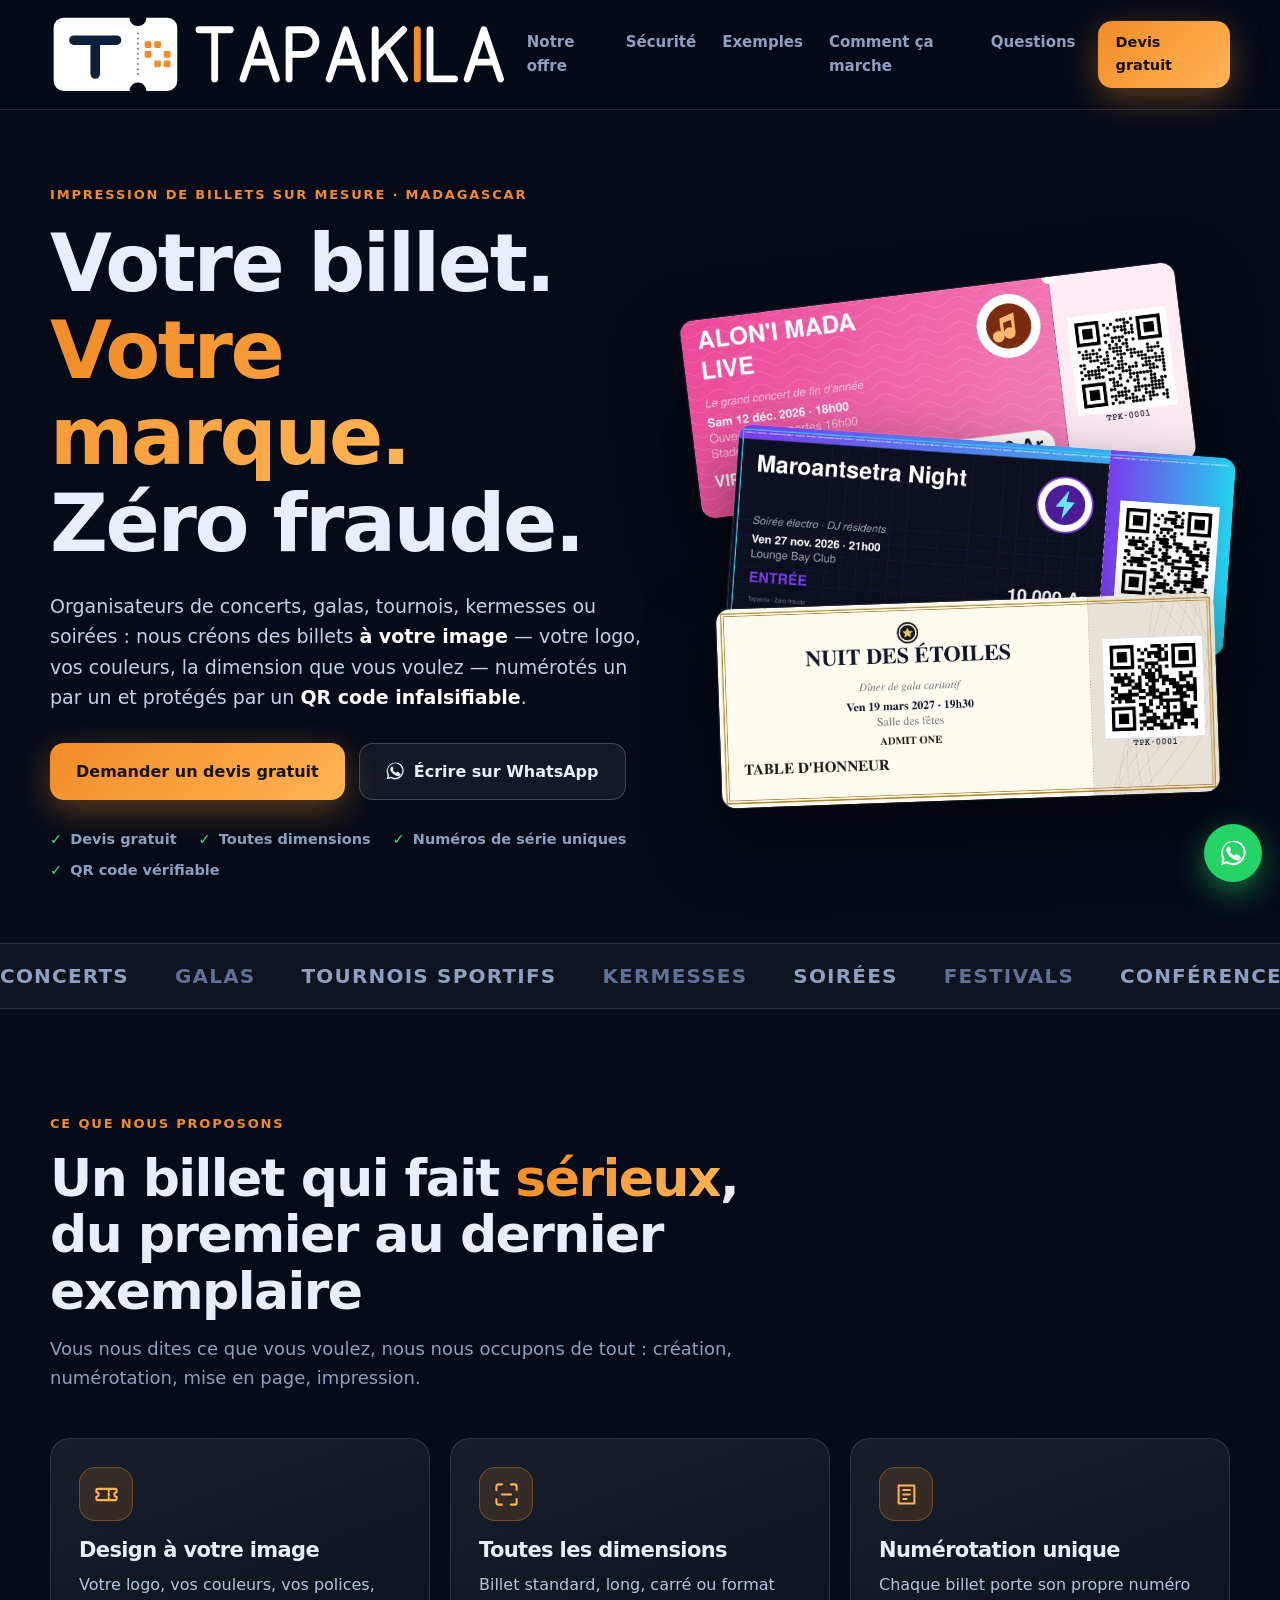
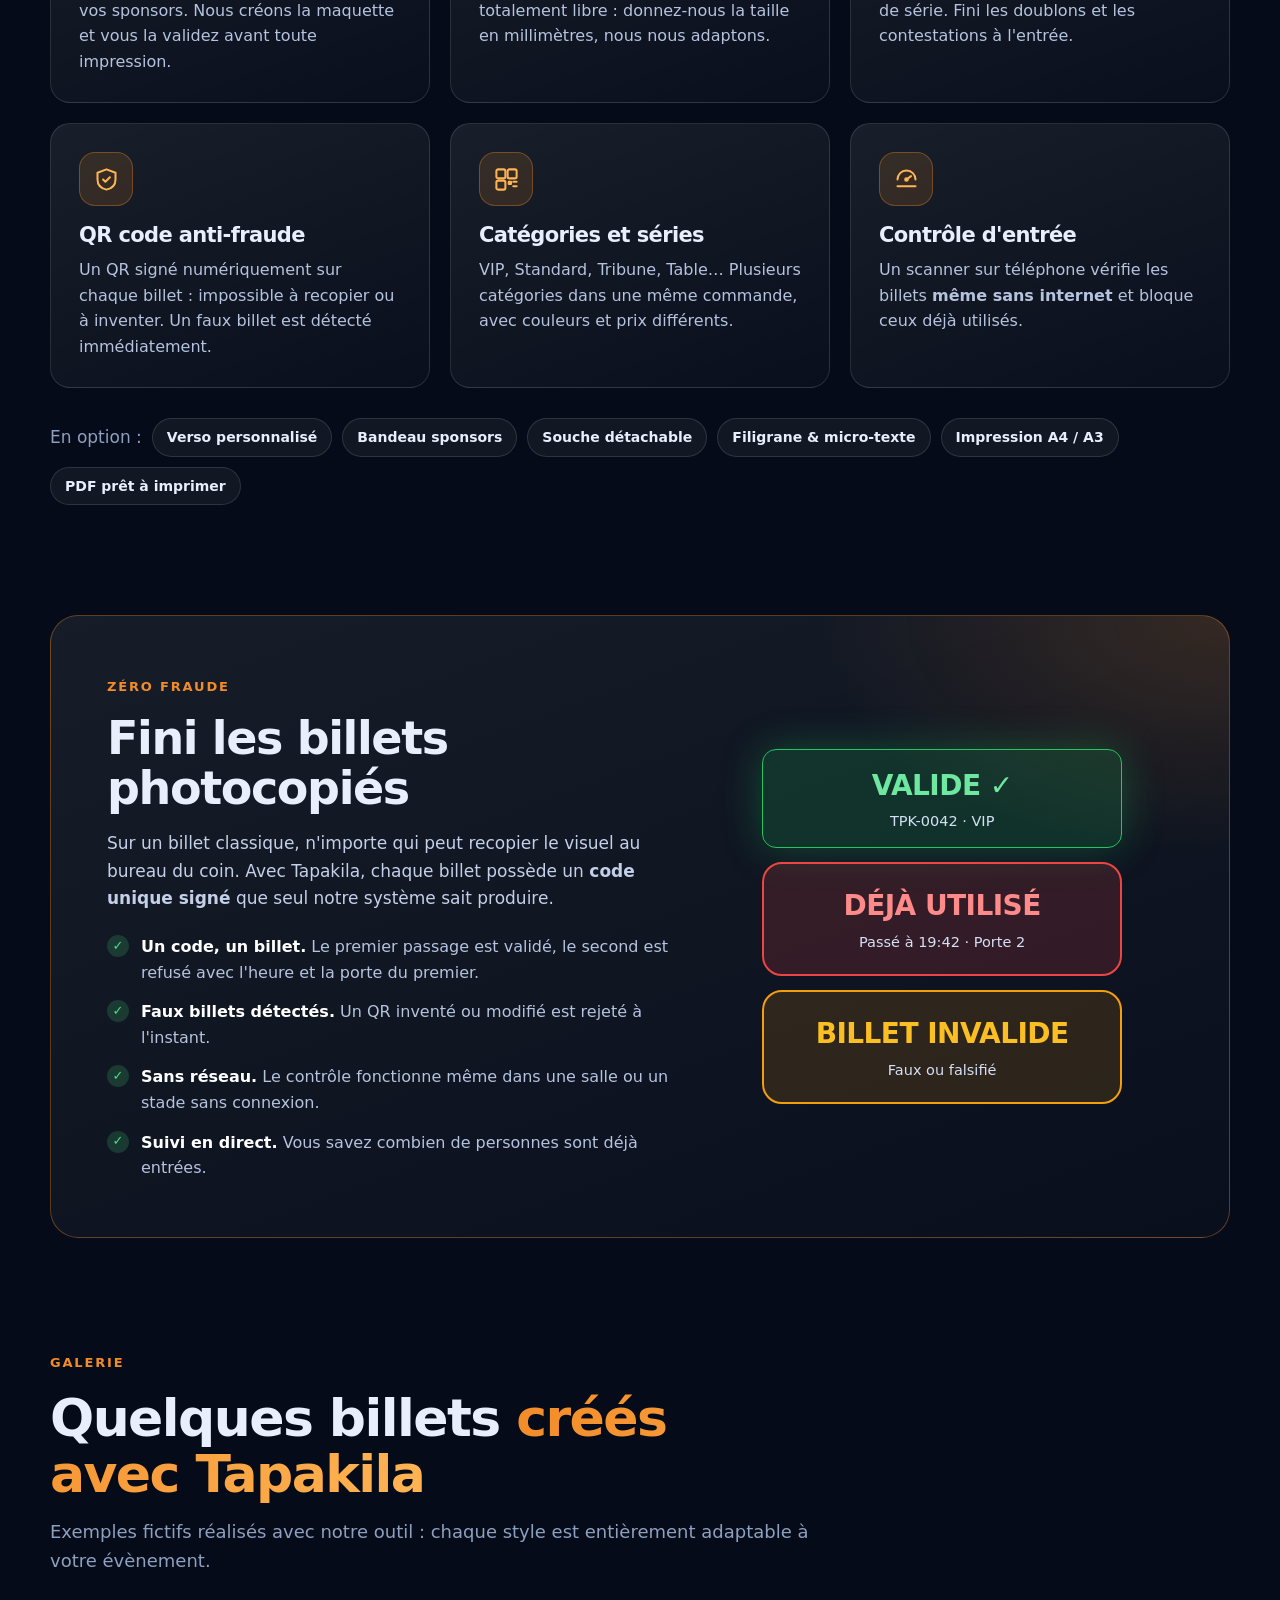
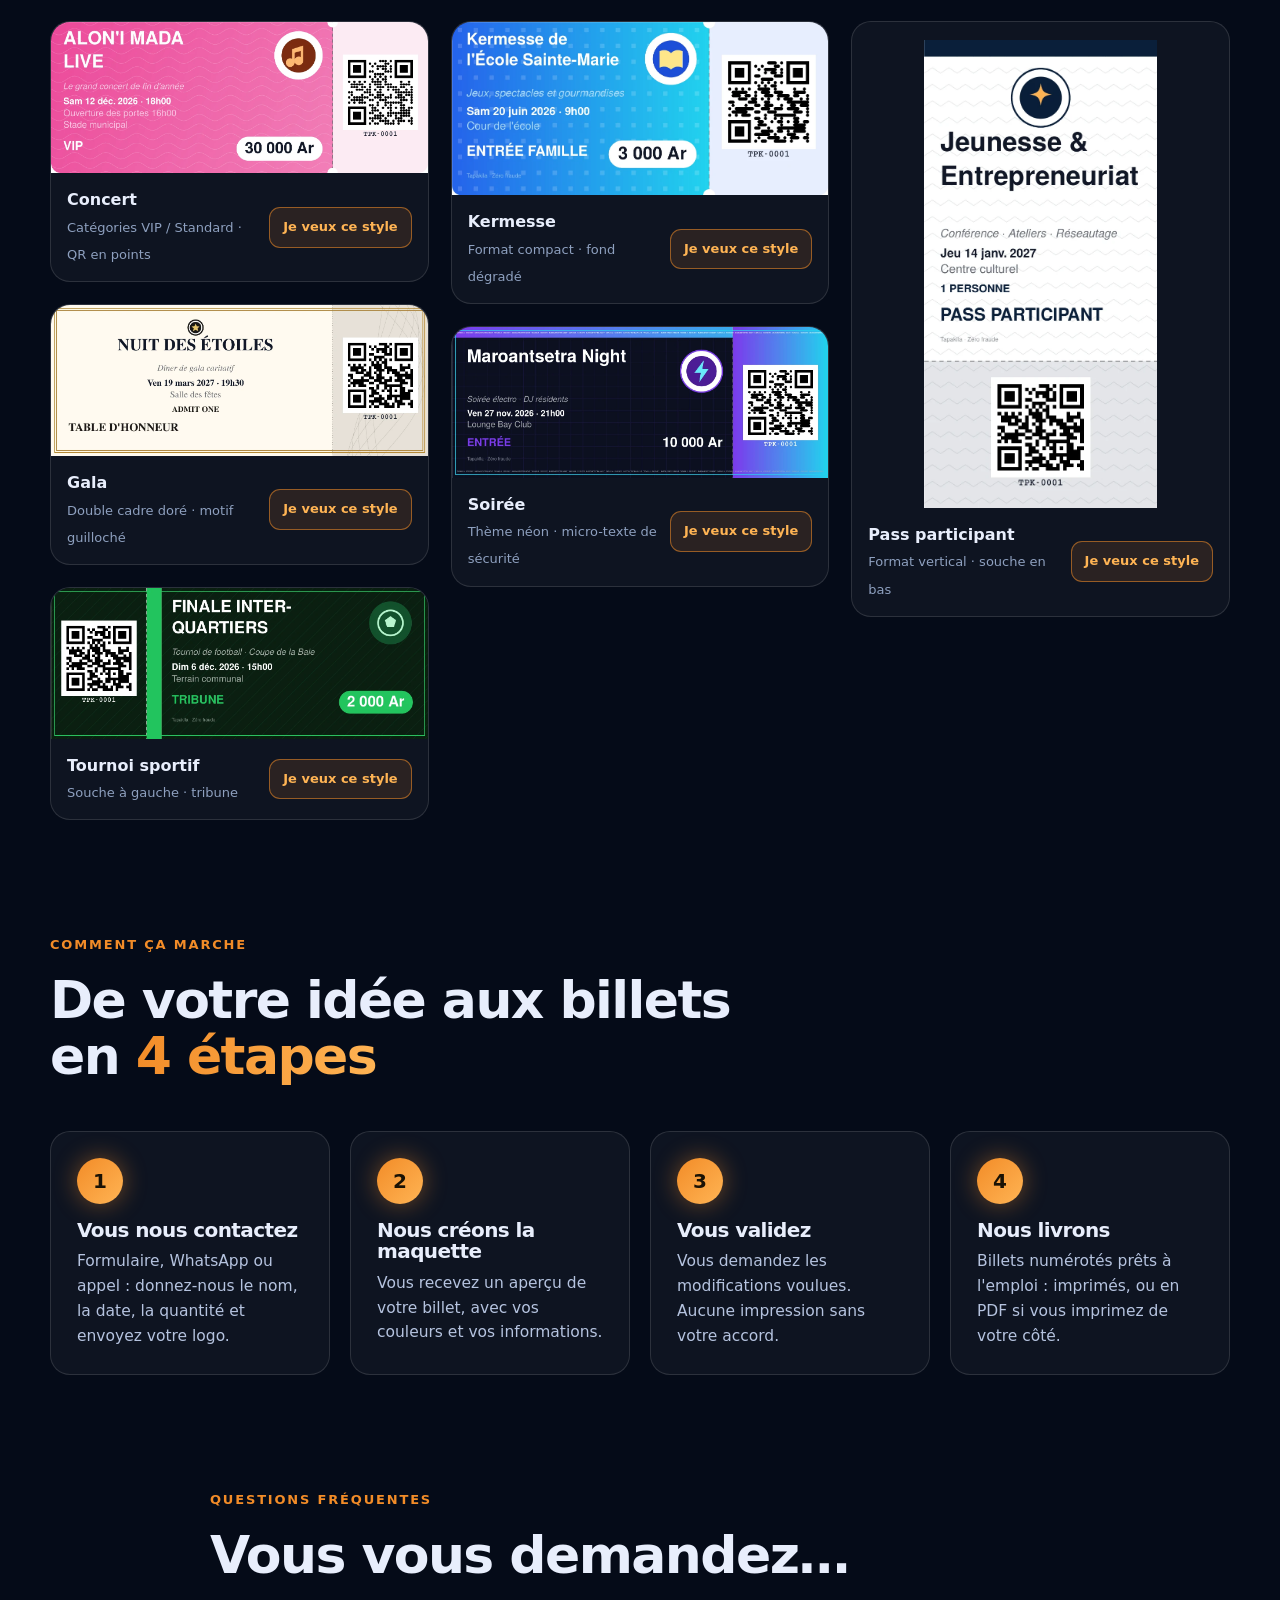
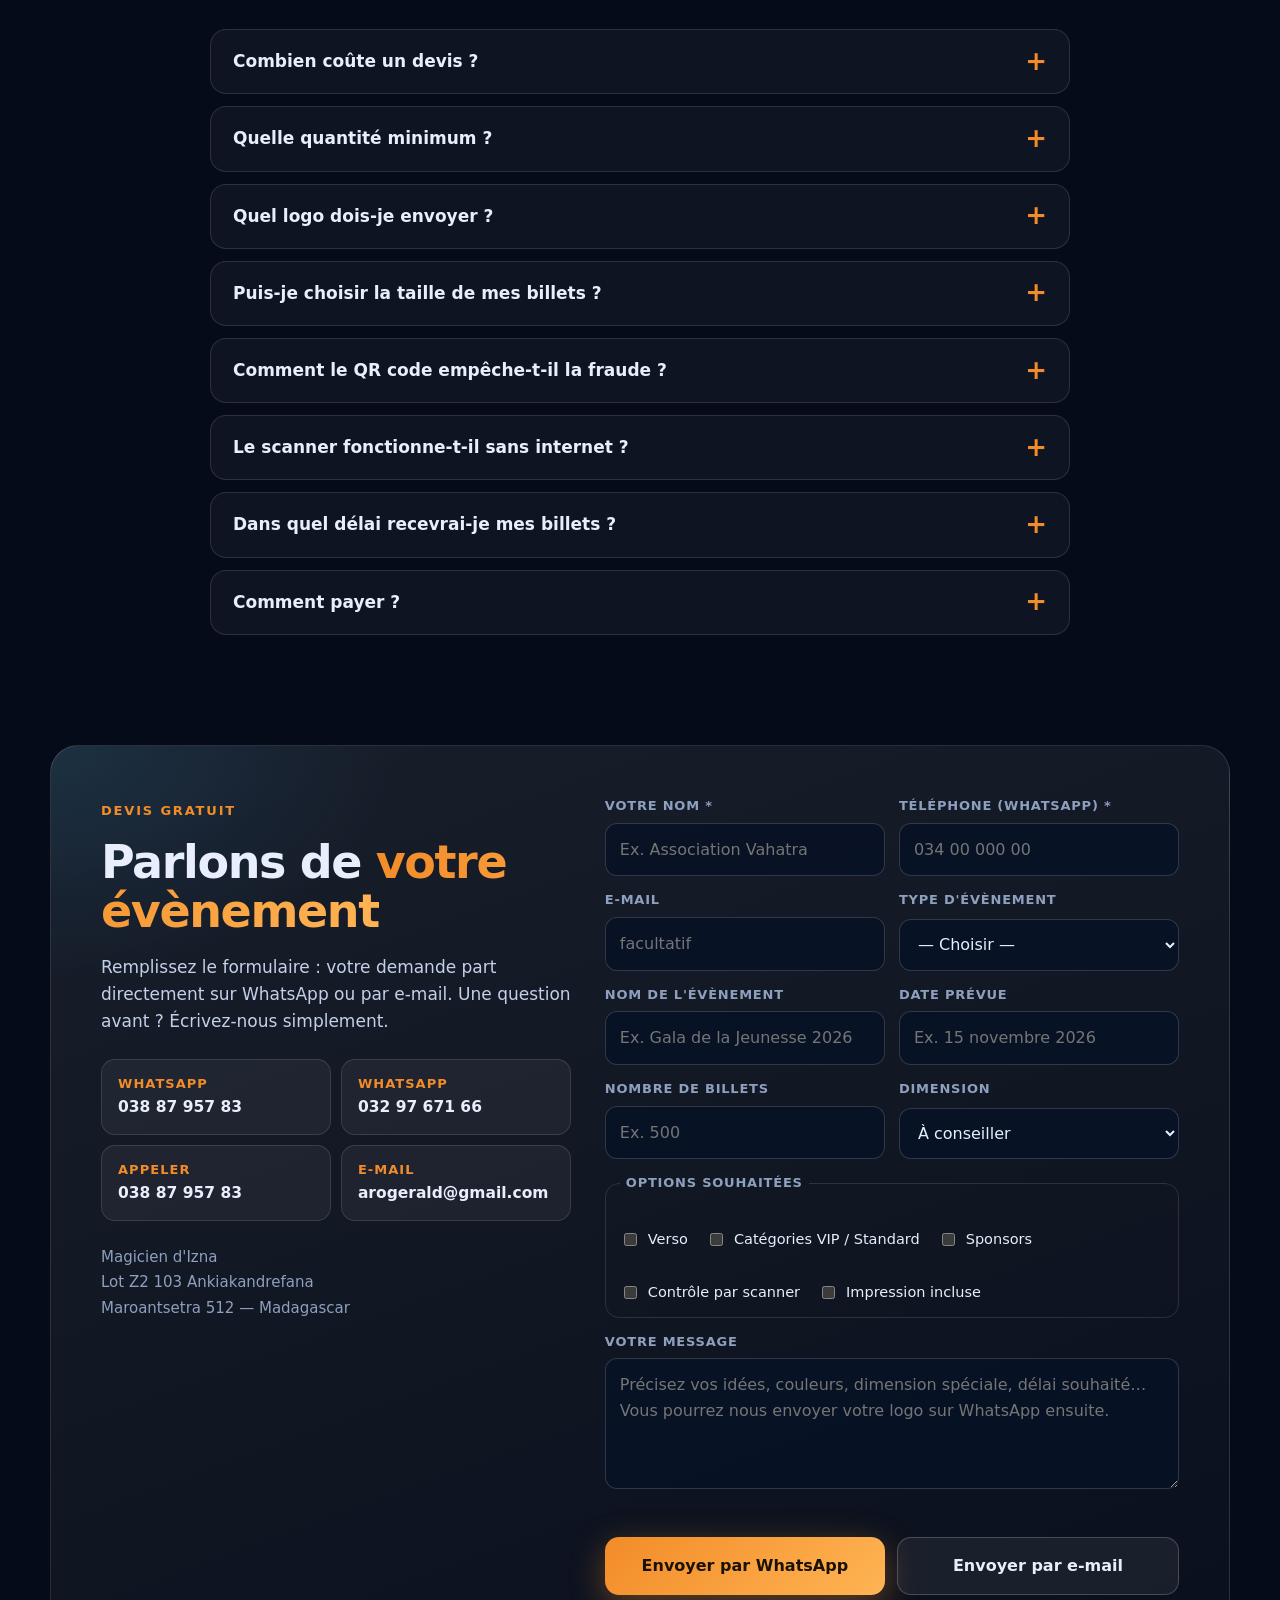
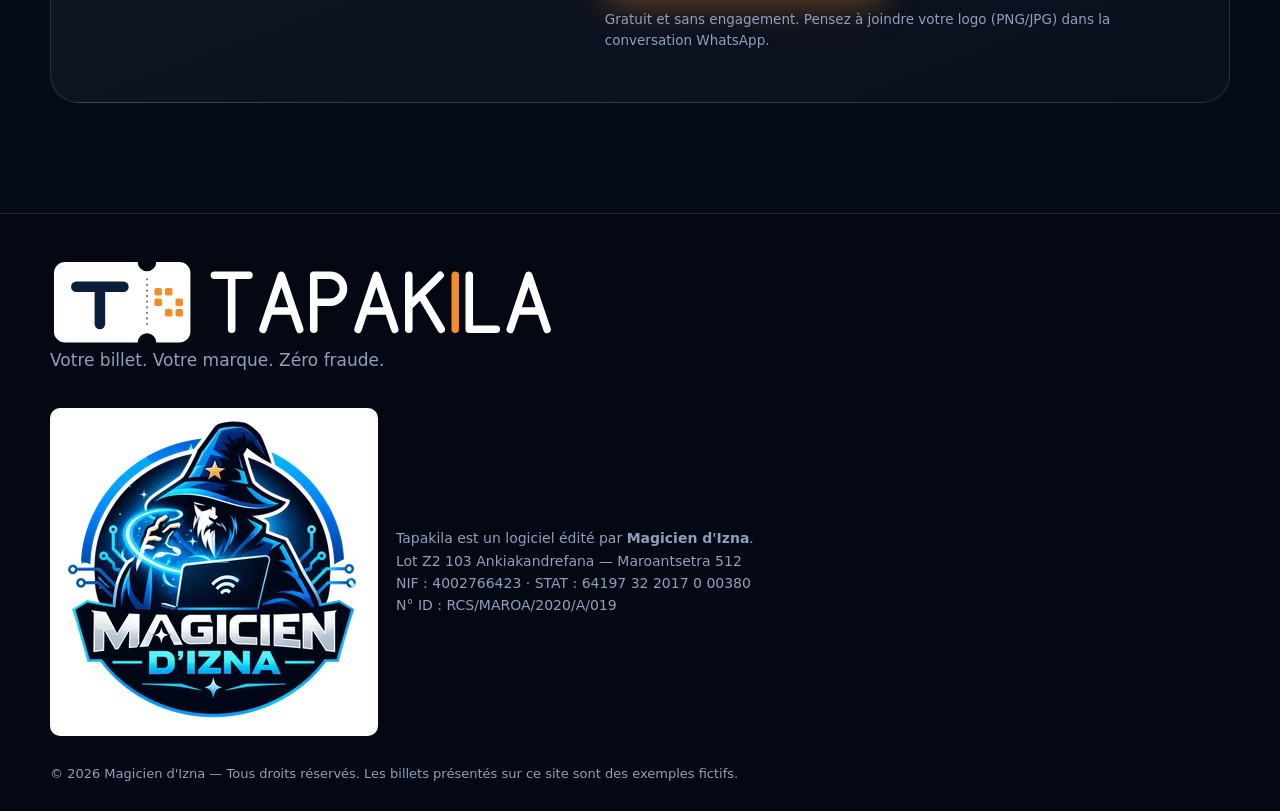
==== index.html @ 64f9587e "Site Tapakila" ====
<!doctype html>
<html lang="fr">
<head>
<meta charset="utf-8">
<meta name="viewport" content="width=device-width,initial-scale=1">
<title>Tapakila — Billets personnalisés avec QR anti-fraude | Magicien d'Izna</title>
<meta name="description" content="Tapakila crée vos billets d'évènement sur mesure : votre logo, vos couleurs, la dimension de votre choix, numéros de série et QR code anti-fraude. Devis gratuit — Maroantsetra, Madagascar.">
<meta name="theme-color" content="#050b18">
<meta property="og:type" content="website"><meta property="og:title" content="Tapakila — Votre billet. Votre marque. Zéro fraude.">
<meta property="og:description" content="Billets d'évènement personnalisés, numérotés, avec QR code sécurisé. Devis gratuit.">
<meta property="og:image" content="img/ex/concert.webp">
<link rel="icon" type="image/svg+xml" href="img/tapakila-icon.svg">
<link rel="stylesheet" href="css/site.css">
<script type="application/ld+json">{"@context":"https://schema.org","@type":"LocalBusiness","name":"Magicien d'Izna — Tapakila","description":"Billets d'évènement personnalisés avec QR code anti-fraude","telephone":["+261388795783","+261329767166"],"email":"arogerald@gmail.com","address":{"@type":"PostalAddress","streetAddress":"Lot Z2 103 Ankiakandrefana","addressLocality":"Maroantsetra","postalCode":"512","addressCountry":"MG"}}</script>
</head>
<body>
<div class="bg" aria-hidden="true"><i></i><i></i><i></i></div>

<header class="nav" id="top">
  <a class="brand" href="#top" aria-label="Tapakila"><img src="img/tapakila-lockup-dark.svg" alt="Tapakila" height="30"></a>
  <nav id="menu" aria-label="Navigation">
    <a href="#offre">Notre offre</a><a href="#securite">Sécurité</a><a href="#exemples">Exemples</a><a href="#process">Comment ça marche</a><a href="#faq">Questions</a>
  </nav>
  <a class="btn sm" href="#contact">Devis gratuit</a>
  <button class="burger" id="burger" aria-label="Menu" aria-expanded="false"><span></span><span></span><span></span></button>
</header>

<main>
<!-- ============ HERO ============ -->
<section class="hero wrap">
  <div class="hero-t reveal">
    <span class="eyebrow">Impression de billets sur mesure · Madagascar</span>
    <h1>Votre billet.<br><em>Votre marque.</em><br>Zéro fraude.</h1>
    <p class="lead">Organisateurs de concerts, galas, tournois, kermesses ou soirées : nous créons des billets <b>à votre image</b> — votre logo, vos couleurs, la dimension que vous voulez — numérotés un par un et protégés par un <b>QR code infalsifiable</b>.</p>
    <div class="cta">
      <a class="btn" href="#contact">Demander un devis gratuit</a>
      <a class="btn ghost" id="heroWa" href="#" target="_blank" rel="noopener"><svg width="18" height="18" viewBox="0 0 24 24" fill="currentColor"><path d="M20.5 3.5A11.8 11.8 0 0 0 2.2 17.7L1 23l5.4-1.4A11.8 11.8 0 0 0 12 23.2 11.8 11.8 0 0 0 20.5 3.5zM12 21.2a9.7 9.7 0 0 1-5-1.4l-.4-.2-3.2.8.9-3.1-.2-.4a9.7 9.7 0 1 1 7.9 4.3zm5.3-7.3c-.3-.1-1.7-.8-2-.9s-.5-.1-.7.1-.8.9-.9 1.1-.3.2-.6.1a7.9 7.9 0 0 1-3.9-3.4c-.3-.5.3-.5.8-1.5.1-.2 0-.4 0-.5l-.9-2.1c-.2-.6-.5-.5-.7-.5h-.6a1.2 1.2 0 0 0-.9.4 3.8 3.8 0 0 0-1.2 2.8 6.6 6.6 0 0 0 1.4 3.5 15 15 0 0 0 5.8 5.1c2.1.9 2.9.9 3.9.8a3.3 3.3 0 0 0 2.2-1.6 2.7 2.7 0 0 0 .2-1.6c-.1-.1-.3-.2-.6-.3z"/></svg> Écrire sur WhatsApp</a>
    </div>
    <ul class="ticks"><li>Devis gratuit</li><li>Toutes dimensions</li><li>Numéros de série uniques</li><li>QR code vérifiable</li></ul>
  </div>
  <div class="hero-v reveal" aria-hidden="true">
    <img class="tk t1" src="img/ex/concert.webp" alt="" width="700" height="280">
    <img class="tk t2" src="img/ex/soiree.webp" alt="" width="700" height="280">
    <img class="tk t3" src="img/ex/gala.webp" alt="" width="700" height="280">
  </div>
</section>

<div class="marquee" aria-hidden="true"><div><span>Concerts</span><span>Galas</span><span>Tournois sportifs</span><span>Kermesses</span><span>Soirées</span><span>Festivals</span><span>Conférences</span><span>Spectacles</span><span>Fêtes scolaires</span><span>Cérémonies</span>
<span>Concerts</span><span>Galas</span><span>Tournois sportifs</span><span>Kermesses</span><span>Soirées</span><span>Festivals</span><span>Conférences</span><span>Spectacles</span><span>Fêtes scolaires</span><span>Cérémonies</span></div></div>

<!-- ============ OFFRE ============ -->
<section class="wrap sec" id="offre">
  <div class="sec-h reveal"><span class="eyebrow">Ce que nous proposons</span><h2>Un billet qui fait <em>sérieux</em>, du premier au dernier exemplaire</h2><p>Vous nous dites ce que vous voulez, nous nous occupons de tout : création, numérotation, mise en page, impression.</p></div>
  <div class="grid3">
    <article class="card reveal"><div class="ic"><svg viewBox="0 0 24 24"><path d="M4 7h16a1 1 0 011 1v2a2 2 0 000 4v2a1 1 0 01-1 1H4a1 1 0 01-1-1v-2a2 2 0 000-4V8a1 1 0 011-1z"/><path d="M14 7v10" stroke-dasharray="2 2"/></svg></div><h3>Design à votre image</h3><p>Votre logo, vos couleurs, vos polices, vos sponsors. Nous créons la maquette et vous la validez avant toute impression.</p></article>
    <article class="card reveal"><div class="ic"><svg viewBox="0 0 24 24"><path d="M3 8V5a2 2 0 012-2h3M16 3h3a2 2 0 012 2v3M21 16v3a2 2 0 01-2 2h-3M8 21H5a2 2 0 01-2-2v-3"/><path d="M8 12h8"/></svg></div><h3>Toutes les dimensions</h3><p>Billet standard, long, carré ou format totalement libre : donnez-nous la taille en millimètres, nous nous adaptons.</p></article>
    <article class="card reveal"><div class="ic"><svg viewBox="0 0 24 24"><path d="M5 4h14v16H5z"/><path d="M9 8h6M9 12h6M9 16h3"/></svg></div><h3>Numérotation unique</h3><p>Chaque billet porte son propre numéro de série. Fini les doublons et les contestations à l'entrée.</p></article>
    <article class="card reveal"><div class="ic"><svg viewBox="0 0 24 24"><path d="M12 3l8 3v6c0 5-3.5 8-8 9-4.5-1-8-4-8-9V6z"/><path d="M9 12l2 2 4-4"/></svg></div><h3>QR code anti-fraude</h3><p>Un QR signé numériquement sur chaque billet : impossible à recopier ou à inventer. Un faux billet est détecté immédiatement.</p></article>
    <article class="card reveal"><div class="ic"><svg viewBox="0 0 24 24"><rect x="3" y="3" width="8" height="8" rx="1.5"/><rect x="13" y="3" width="8" height="8" rx="1.5"/><rect x="3" y="13" width="8" height="8" rx="1.5"/><path d="M14 14h2v2h-2zM18 18h3M18 14h3"/></svg></div><h3>Catégories et séries</h3><p>VIP, Standard, Tribune, Table… Plusieurs catégories dans une même commande, avec couleurs et prix différents.</p></article>
    <article class="card reveal"><div class="ic"><svg viewBox="0 0 24 24"><path d="M4 12a8 8 0 1116 0"/><path d="M12 12l4-3"/><circle cx="12" cy="12" r="1.2"/><path d="M4 18h16"/></svg></div><h3>Contrôle d'entrée</h3><p>Un scanner sur téléphone vérifie les billets <b>même sans internet</b> et bloque ceux déjà utilisés.</p></article>
  </div>
  <div class="opts reveal"><span>En option :</span><b>Verso personnalisé</b><b>Bandeau sponsors</b><b>Souche détachable</b><b>Filigrane & micro-texte</b><b>Impression A4 / A3</b><b>PDF prêt à imprimer</b></div>
</section>

<!-- ============ SECURITE ============ -->
<section class="wrap sec sec-sec" id="securite">
  <div class="sec-card reveal">
    <div class="sc-t">
      <span class="eyebrow">Zéro fraude</span>
      <h2>Fini les billets photocopiés</h2>
      <p>Sur un billet classique, n'importe qui peut recopier le visuel au bureau du coin. Avec Tapakila, chaque billet possède un <b>code unique signé</b> que seul notre système sait produire.</p>
      <ul class="chk"><li><b>Un code, un billet.</b> Le premier passage est validé, le second est refusé avec l'heure et la porte du premier.</li><li><b>Faux billets détectés.</b> Un QR inventé ou modifié est rejeté à l'instant.</li><li><b>Sans réseau.</b> Le contrôle fonctionne même dans une salle ou un stade sans connexion.</li><li><b>Suivi en direct.</b> Vous savez combien de personnes sont déjà entrées.</li></ul>
    </div>
    <div class="sc-v" aria-hidden="true">
      <div class="scan"><div class="res ok"><b>VALIDE ✓</b><span>TPK-0042 · VIP</span></div><div class="res bad"><b>DÉJÀ UTILISÉ</b><span>Passé à 19:42 · Porte 2</span></div><div class="res bad2"><b>BILLET INVALIDE</b><span>Faux ou falsifié</span></div></div>
    </div>
  </div>
</section>

<!-- ============ EXEMPLES ============ -->
<section class="wrap sec" id="exemples">
  <div class="sec-h reveal"><span class="eyebrow">Galerie</span><h2>Quelques billets <em>créés avec Tapakila</em></h2><p>Exemples fictifs réalisés avec notre outil : chaque style est entièrement adaptable à votre évènement.</p></div>
  <div class="gal">
    <figure class="reveal" data-t="Concert / festival"><img src="img/ex/concert.webp" alt="Billet de concert coloré avec catégories VIP et Standard" loading="lazy"><figcaption><div><b>Concert</b><span>Catégories VIP / Standard · QR en points</span></div><button class="pick">Je veux ce style</button></figcaption></figure>
    <figure class="reveal" data-t="Gala / dîner / mariage"><img src="img/ex/gala.webp" alt="Billet de gala élégant doré" loading="lazy"><figcaption><div><b>Gala</b><span>Double cadre doré · motif guilloché</span></div><button class="pick">Je veux ce style</button></figcaption></figure>
    <figure class="reveal" data-t="Tournoi sportif"><img src="img/ex/foot.webp" alt="Billet de finale de football" loading="lazy"><figcaption><div><b>Tournoi sportif</b><span>Souche à gauche · tribune</span></div><button class="pick">Je veux ce style</button></figcaption></figure>
    <figure class="reveal" data-t="Kermesse / fête scolaire"><img src="img/ex/ecole.webp" alt="Billet de kermesse d'école" loading="lazy"><figcaption><div><b>Kermesse</b><span>Format compact · fond dégradé</span></div><button class="pick">Je veux ce style</button></figcaption></figure>
    <figure class="reveal" data-t="Soirée / club"><img src="img/ex/soiree.webp" alt="Billet de soirée électro néon" loading="lazy"><figcaption><div><b>Soirée</b><span>Thème néon · micro-texte de sécurité</span></div><button class="pick">Je veux ce style</button></figcaption></figure>
    <figure class="reveal tall" data-t="Conférence / pass participant"><img src="img/ex/pass.webp" alt="Pass de conférence vertical" loading="lazy"><figcaption><div><b>Pass participant</b><span>Format vertical · souche en bas</span></div><button class="pick">Je veux ce style</button></figcaption></figure>
  </div>
</section>

<!-- ============ PROCESS ============ -->
<section class="wrap sec" id="process">
  <div class="sec-h reveal"><span class="eyebrow">Comment ça marche</span><h2>De votre idée aux billets en <em>4 étapes</em></h2></div>
  <ol class="steps">
    <li class="reveal"><i>1</i><h3>Vous nous contactez</h3><p>Formulaire, WhatsApp ou appel : donnez-nous le nom, la date, la quantité et envoyez votre logo.</p></li>
    <li class="reveal"><i>2</i><h3>Nous créons la maquette</h3><p>Vous recevez un aperçu de votre billet, avec vos couleurs et vos informations.</p></li>
    <li class="reveal"><i>3</i><h3>Vous validez</h3><p>Vous demandez les modifications voulues. Aucune impression sans votre accord.</p></li>
    <li class="reveal"><i>4</i><h3>Nous livrons</h3><p>Billets numérotés prêts à l'emploi : imprimés, ou en PDF si vous imprimez de votre côté.</p></li>
  </ol>
</section>

<!-- ============ FAQ ============ -->
<section class="wrap sec narrow" id="faq">
  <div class="sec-h reveal"><span class="eyebrow">Questions fréquentes</span><h2>Vous vous demandez…</h2></div>
  <div class="faq reveal">
    <details><summary>Combien coûte un devis ?</summary><p>Rien : le devis est gratuit et sans engagement. Le prix dépend surtout de la quantité, du format et des options choisies. Nous répondons rapidement, en général dans la journée.</p></details>
    <details><summary>Quelle quantité minimum ?</summary><p>Il n'y a pas de minimum imposé : de quelques dizaines à plusieurs milliers de billets. Dites-nous simplement combien vous en voulez.</p></details>
    <details><summary>Quel logo dois-je envoyer ?</summary><p>Une image PNG ou JPG, la plus nette possible (idéalement sur fond transparent). Si vous n'en avez pas, nous pouvons créer un visuel simple à partir du nom de votre évènement.</p></details>
    <details><summary>Puis-je choisir la taille de mes billets ?</summary><p>Oui. Donnez-nous les dimensions en millimètres (par exemple 150 × 60 mm). Nous organisons ensuite l'impression sur feuilles A4 ou A3 pour limiter les pertes.</p></details>
    <details><summary>Comment le QR code empêche-t-il la fraude ?</summary><p>Chaque QR est signé avec une clé secrète : il est impossible d'en fabriquer un valide sans elle. À l'entrée, le scanner vérifie la signature et refuse un billet déjà utilisé.</p></details>
    <details><summary>Le scanner fonctionne-t-il sans internet ?</summary><p>Oui. Les billets de votre évènement sont chargés sur le téléphone avant l'ouverture, puis chaque contrôle se fait sur l'appareil, sans connexion.</p></details>
    <details><summary>Dans quel délai recevrai-je mes billets ?</summary><p>Cela dépend de la quantité et de la validation de la maquette. Précisez votre date d'évènement dans votre demande, nous vous confirmerons le délai.</p></details>
    <details><summary>Comment payer ?</summary><p>Les modalités (acompte, solde, Mobile Money ou espèces) sont précisées dans le devis.</p></details>
  </div>
</section>

<!-- ============ CONTACT ============ -->
<section class="wrap sec" id="contact">
  <div class="contact reveal">
    <div class="ct-l">
      <span class="eyebrow">Devis gratuit</span>
      <h2>Parlons de <em>votre évènement</em></h2>
      <p>Remplissez le formulaire : votre demande part directement sur WhatsApp ou par e-mail. Une question avant ? Écrivez-nous simplement.</p>
      <div class="direct">
        <a class="dl" id="dWa1" href="#" target="_blank" rel="noopener"><b>WhatsApp</b><span id="dP1"></span></a>
        <a class="dl" id="dWa2" href="#" target="_blank" rel="noopener"><b>WhatsApp</b><span id="dP2"></span></a>
        <a class="dl" id="dTel" href="#"><b>Appeler</b><span id="dP3"></span></a>
        <a class="dl" id="dMail" href="#"><b>E-mail</b><span id="dEm"></span></a>
      </div>
      <p class="addr">Magicien d'Izna<br>Lot Z2 103 Ankiakandrefana<br>Maroantsetra 512 — Madagascar</p>
    </div>
    <form class="ct-f" id="form" novalidate>
      <div class="two"><label>Votre nom *<input name="nom" required autocomplete="name" placeholder="Ex. Association Vahatra"></label>
      <label>Téléphone (WhatsApp) *<input name="tel" type="tel" required autocomplete="tel" placeholder="034 00 000 00"></label></div>
      <div class="two"><label>E-mail<input name="email" type="email" autocomplete="email" placeholder="facultatif"></label>
      <label>Type d'évènement<select name="type" id="fType"><option value="">— Choisir —</option><option>Concert / festival</option><option>Gala / dîner / mariage</option><option>Tournoi sportif</option><option>Kermesse / fête scolaire</option><option>Soirée / club</option><option>Conférence / pass participant</option><option>Spectacle / théâtre</option><option>Autre</option></select></label></div>
      <div class="two"><label>Nom de l'évènement<input name="evenement" placeholder="Ex. Gala de la Jeunesse 2026"></label>
      <label>Date prévue<input name="date" placeholder="Ex. 15 novembre 2026"></label></div>
      <div class="two"><label>Nombre de billets<input name="quantite" inputmode="numeric" placeholder="Ex. 500"></label>
      <label>Dimension<select name="taille" id="fSize"><option value="">À conseiller</option><option>Standard 150 × 60 mm</option><option>Compact 120 × 55 mm</option><option>Carte 85 × 54 mm</option><option>Vertical 70 × 140 mm</option><option>Autre (précisez ci-dessous)</option></select></label></div>
      <fieldset><legend>Options souhaitées</legend>
        <label class="chk"><input type="checkbox" name="opt" value="Verso personnalisé"> Verso</label>
        <label class="chk"><input type="checkbox" name="opt" value="Plusieurs catégories (VIP, Standard…)"> Catégories VIP / Standard</label>
        <label class="chk"><input type="checkbox" name="opt" value="Bandeau sponsors"> Sponsors</label>
        <label class="chk"><input type="checkbox" name="opt" value="Contrôle d'entrée par scanner"> Contrôle par scanner</label>
        <label class="chk"><input type="checkbox" name="opt" value="Impression incluse"> Impression incluse</label>
      </fieldset>
      <label>Votre message<textarea name="message" rows="4" placeholder="Précisez vos idées, couleurs, dimension spéciale, délai souhaité… Vous pourrez nous envoyer votre logo sur WhatsApp ensuite."></textarea></label>
      <input type="text" name="site" tabindex="-1" autocomplete="off" class="hp" aria-hidden="true">
      <p class="err" id="ferr" role="alert"></p>
      <div class="send"><button class="btn" type="button" id="sWa">Envoyer par WhatsApp</button><button class="btn ghost" type="button" id="sMail">Envoyer par e-mail</button></div>
      <p class="note">Gratuit et sans engagement. Pensez à joindre votre logo (PNG/JPG) dans la conversation WhatsApp.</p>
      <div class="ok" id="fok" hidden><b>Merci !</b> Votre demande est prête : terminez l'envoi dans la fenêtre qui s'est ouverte. Nous revenons vers vous très vite.</div>
    </form>
  </div>
</section>
</main>

<footer class="foot">
  <div class="wrap fgrid">
    <div><img src="img/tapakila-lockup-dark.svg" alt="Tapakila" height="28"><p class="mut">Votre billet. Votre marque. Zéro fraude.</p></div>
    <div class="fcopy"><img src="img/magicien-izna.webp" alt="Magicien d'Izna" height="54"><p class="mut">Tapakila est un logiciel édité par <b>Magicien d'Izna</b>.<br>Lot Z2 103 Ankiakandrefana — Maroantsetra 512<br>NIF : 4002766423 · STAT : 64197 32 2017 0 00380<br>N° ID : RCS/MAROA/2020/A/019</p></div>
  </div>
  <div class="wrap legal mut">© <span id="yr"></span> Magicien d'Izna — Tous droits réservés. Les billets présentés sur ce site sont des exemples fictifs.</div>
</footer>

<a class="fab" id="fab" href="#" target="_blank" rel="noopener" aria-label="Écrire sur WhatsApp"><svg width="26" height="26" viewBox="0 0 24 24" fill="currentColor"><path d="M20.5 3.5A11.8 11.8 0 0 0 2.2 17.7L1 23l5.4-1.4A11.8 11.8 0 0 0 12 23.2 11.8 11.8 0 0 0 20.5 3.5zM12 21.2a9.7 9.7 0 0 1-5-1.4l-.4-.2-3.2.8.9-3.1-.2-.4a9.7 9.7 0 1 1 7.9 4.3zm5.3-7.3c-.3-.1-1.7-.8-2-.9s-.5-.1-.7.1-.8.9-.9 1.1-.3.2-.6.1a7.9 7.9 0 0 1-3.9-3.4c-.3-.5.3-.5.8-1.5.1-.2 0-.4 0-.5l-.9-2.1c-.2-.6-.5-.5-.7-.5h-.6a1.2 1.2 0 0 0-.9.4 3.8 3.8 0 0 0-1.2 2.8 6.6 6.6 0 0 0 1.4 3.5 15 15 0 0 0 5.8 5.1c2.1.9 2.9.9 3.9.8a3.3 3.3 0 0 0 2.2-1.6 2.7 2.7 0 0 0 .2-1.6c-.1-.1-.3-.2-.6-.3z"/></svg></a>

<script src="js/config.js"></script>
<script src="js/site.js"></script>
</body>
</html>
---- css/site.css ----
:root{--bg:#050b18;--navy:#0B1F3A;--orange:#F28C28;--amber:#ffb454;--cyan:#38bdf8;--txt:#e8eefc;--mut:#8ea0bf;--line:rgba(255,255,255,.12);--ok:#4ade80;--r:20px;color-scheme:dark}
*{box-sizing:border-box}html{scroll-behavior:smooth;scroll-padding-top:84px;background:var(--bg)}
body{margin:0;color:var(--txt);font:17px/1.6 system-ui,-apple-system,"Segoe UI",Roboto,"Helvetica Neue",Arial,sans-serif;background:var(--bg);overflow-x:hidden}
img{max-width:100%;height:auto;display:block}a{color:inherit}h1,h2,h3{margin:0;letter-spacing:-.03em;line-height:1.08}
.wrap{width:min(1180px,100% - 40px);margin-inline:auto}.mut{color:var(--mut)}
em{font-style:normal;background:linear-gradient(100deg,var(--orange),var(--amber));-webkit-background-clip:text;background-clip:text;color:transparent}
.bg{position:fixed;inset:0;z-index:-1;pointer-events:none;overflow:hidden;background:linear-gradient(180deg,#07122a,#050b18 70%)}
.bg i{position:absolute;border-radius:50%;filter:blur(110px);opacity:.3;animation:drift 26s ease-in-out infinite alternate}
.bg i:nth-child(1){width:560px;height:560px;background:#1e6bff;left:-160px;top:18%}.bg i:nth-child(2){width:520px;height:520px;background:var(--orange);right:-180px;top:-80px;opacity:.2;animation-delay:-8s}.bg i:nth-child(3){width:420px;height:420px;background:#7c3aed;left:40%;bottom:-160px;opacity:.16;animation-delay:-14s}
@keyframes drift{to{transform:translate(70px,50px) scale(1.12)}}

/* nav */
.nav{position:sticky;top:0;z-index:50;display:flex;align-items:center;gap:22px;padding:14px max(20px,calc((100% - 1180px)/2));background:rgba(5,11,24,.72);backdrop-filter:blur(14px);border-bottom:1px solid var(--line)}
.brand{display:flex;margin-right:auto}.nav nav{display:flex;gap:26px}.nav nav a{text-decoration:none;color:var(--mut);font-size:15px;font-weight:600;transition:.2s}.nav nav a:hover{color:var(--txt)}
.burger{display:none;background:none;border:1px solid var(--line);border-radius:12px;padding:10px;cursor:pointer}.burger span{display:block;width:20px;height:2px;background:var(--txt);margin:4px 0;transition:.25s}
.btn{display:inline-flex;align-items:center;justify-content:center;gap:10px;padding:15px 26px;border-radius:14px;border:0;font:inherit;font-weight:800;font-size:16px;text-decoration:none;cursor:pointer;color:#1a1205;background:linear-gradient(135deg,var(--orange),var(--amber));box-shadow:0 10px 34px rgba(242,140,40,.38);transition:.2s}
.btn:hover{transform:translateY(-2px);box-shadow:0 14px 42px rgba(242,140,40,.5)}.btn.sm{padding:10px 18px;font-size:14.5px}
.btn.ghost{background:rgba(255,255,255,.06);color:var(--txt);border:1px solid rgba(255,255,255,.2);box-shadow:none}.btn.ghost:hover{background:rgba(255,255,255,.12)}
.eyebrow{display:inline-block;font-size:13px;font-weight:800;text-transform:uppercase;letter-spacing:.14em;color:var(--orange);margin-bottom:16px}

/* hero */
.hero{display:grid;grid-template-columns:1.05fr .95fr;gap:40px;align-items:center;padding:70px 0 60px}
.hero h1{font-size:clamp(42px,6.4vw,80px);font-weight:900}.lead{font-size:19px;color:#c4d0ea;max-width:34em;margin:24px 0 30px}.lead b{color:#fff}
.cta{display:flex;flex-wrap:wrap;gap:14px}.ticks{display:flex;flex-wrap:wrap;gap:8px 22px;list-style:none;padding:0;margin:28px 0 0;color:var(--mut);font-size:14.5px;font-weight:600}
.ticks li:before{content:"✓";color:var(--ok);margin-right:8px;font-weight:900}
.hero-v{position:relative;height:520px}
.tk{height:auto;position:absolute;width:min(560px,92%);border-radius:14px;box-shadow:0 30px 70px rgba(0,0,0,.55),0 0 0 1px rgba(255,255,255,.1);animation:flo 7s ease-in-out infinite alternate}
.t1{left:0;top:20px;transform:rotate(-7deg)}.t2{right:0;top:170px;transform:rotate(4deg);animation-delay:-2s}.t3{left:30px;top:330px;transform:rotate(-2deg);animation-delay:-4s}
@keyframes flo{to{translate:0 -14px}}
.marquee{border-block:1px solid var(--line);background:rgba(255,255,255,.03);overflow:hidden;padding:16px 0}
.marquee div{display:flex;gap:46px;width:max-content;animation:mq 38s linear infinite}.marquee span{font-weight:800;font-size:20px;color:#5f7295;white-space:nowrap;text-transform:uppercase;letter-spacing:.06em}.marquee span:nth-child(odd){color:#8ea0bf}
@keyframes mq{to{transform:translateX(-50%)}}

/* sections */
.sec{padding:100px 0 10px}.sec.narrow{max-width:860px}
.sec-h{max-width:760px;margin-bottom:46px}.sec-h h2{font-size:clamp(32px,4.4vw,52px);font-weight:900}.sec-h p{color:var(--mut);font-size:18px;margin:16px 0 0}
.grid3{display:grid;grid-template-columns:repeat(auto-fit,minmax(300px,1fr));gap:20px}
.card{padding:28px;border-radius:var(--r);border:1px solid var(--line);background:linear-gradient(160deg,rgba(255,255,255,.08),rgba(255,255,255,.02));transition:.25s;position:relative;overflow:hidden}
.card:hover{transform:translateY(-6px);border-color:rgba(242,140,40,.55);box-shadow:0 24px 60px rgba(0,0,0,.4),0 0 40px rgba(242,140,40,.12)}
.card .ic{width:54px;height:54px;border-radius:16px;display:grid;place-items:center;background:rgba(242,140,40,.14);border:1px solid rgba(242,140,40,.35);margin-bottom:18px}
.card .ic svg{width:27px;height:27px;fill:none;stroke:var(--amber);stroke-width:1.8;stroke-linecap:round;stroke-linejoin:round}
.card h3{font-size:21px;margin-bottom:10px}.card p{margin:0;color:#b5c3df;font-size:16px}
.opts{display:flex;flex-wrap:wrap;gap:10px;align-items:center;margin-top:30px;color:var(--mut)}.opts b{padding:7px 14px;border-radius:999px;border:1px solid var(--line);background:rgba(255,255,255,.05);color:var(--txt);font-size:14px}

/* sécurité */
.sec-card{display:grid;grid-template-columns:1.1fr .9fr;gap:40px;align-items:center;padding:clamp(26px,5vw,56px);border-radius:28px;border:1px solid rgba(242,140,40,.35);background:radial-gradient(700px 400px at 100% 0,rgba(242,140,40,.16),transparent 60%),linear-gradient(160deg,rgba(255,255,255,.07),rgba(255,255,255,.02))}
.sc-t h2{font-size:clamp(30px,4vw,46px);font-weight:900;margin-bottom:16px}.sc-t p{color:#c4d0ea}
.chk{list-style:none;padding:0;margin:22px 0 0;display:grid;gap:14px}.chk li{padding-left:34px;position:relative;color:#b5c3df;font-size:16px}.chk li b{color:#fff}
.chk li:before{content:"✓";position:absolute;left:0;top:1px;width:22px;height:22px;border-radius:50%;background:rgba(74,222,128,.18);color:var(--ok);display:grid;place-items:center;font-size:13px;font-weight:900}
.scan{display:grid;gap:14px;max-width:360px;margin-inline:auto}
.res{border-radius:20px;padding:20px 22px;border:2px solid;text-align:center;display:grid;gap:2px;animation:pop 6s infinite}
.res b{font-size:28px;font-weight:900;letter-spacing:-.02em}.res span{font-size:14.5px;color:#d6e0f5}
.res.ok{background:rgba(34,197,94,.17);border-color:#22c55e;box-shadow:0 0 40px rgba(34,197,94,.3)}.res.ok b{color:#6ee7a0}
.res.bad{background:rgba(239,68,68,.16);border-color:#ef4444;animation-delay:2s}.res.bad b{color:#ff8a8a}
.res.bad2{background:rgba(245,158,11,.14);border-color:#f59e0b;animation-delay:4s}.res.bad2 b{color:#fbbf24}
@keyframes pop{0%,100%{transform:scale(1)}8%{transform:scale(1.05)}16%{transform:scale(1)}}

/* galerie */
.gal{columns:3 340px;column-gap:22px}
.gal figure{margin:0 0 22px;break-inside:avoid;border-radius:var(--r);overflow:hidden;border:1px solid var(--line);background:rgba(255,255,255,.04);transition:.25s}
.gal figure:hover{transform:translateY(-6px);border-color:rgba(242,140,40,.55);box-shadow:0 26px 60px rgba(0,0,0,.45)}
.gal img{width:100%;height:auto}.gal figcaption{display:flex;align-items:center;gap:12px;padding:14px 16px;justify-content:space-between}
.gal figcaption b{display:block;font-size:16px}.gal figcaption span{font-size:13px;color:var(--mut)}
.gal .tall img{max-width:62%;margin:18px auto 0}
.pick{flex:none;font:inherit;font-weight:700;font-size:13px;padding:9px 13px;border-radius:11px;border:1px solid rgba(242,140,40,.55);background:rgba(242,140,40,.12);color:var(--amber);cursor:pointer;transition:.2s}.pick:hover{background:var(--orange);color:#1a1205}

/* étapes */
.steps{list-style:none;padding:0;margin:0;display:grid;grid-template-columns:repeat(auto-fit,minmax(230px,1fr));gap:20px;counter-reset:s}
.steps li{padding:26px;border-radius:var(--r);border:1px solid var(--line);background:rgba(255,255,255,.04);position:relative}
.steps i{display:grid;place-items:center;width:46px;height:46px;border-radius:50%;font-style:normal;font-weight:900;font-size:20px;color:#1a1205;background:linear-gradient(135deg,var(--orange),var(--amber));margin-bottom:16px;box-shadow:0 0 24px rgba(242,140,40,.45)}
.steps h3{font-size:20px;margin-bottom:8px}.steps p{margin:0;color:#b5c3df;font-size:15.5px}

/* faq */
.faq{display:grid;gap:12px}.faq details{border:1px solid var(--line);border-radius:16px;background:rgba(255,255,255,.04);transition:.2s}
.faq details[open]{border-color:rgba(242,140,40,.5);background:rgba(242,140,40,.06)}
.faq summary{cursor:pointer;list-style:none;padding:18px 54px 18px 22px;font-weight:700;font-size:17px;position:relative}.faq summary::-webkit-details-marker{display:none}
.faq summary:after{content:"+";position:absolute;right:22px;top:50%;translate:0 -50%;font-size:26px;color:var(--orange);transition:.2s}.faq details[open] summary:after{rotate:45deg}
.faq p{margin:0;padding:0 22px 20px;color:#b5c3df}

/* contact */
.contact{display:grid;grid-template-columns:.9fr 1.1fr;gap:34px;padding:clamp(24px,4vw,50px);border-radius:28px;border:1px solid var(--line);background:radial-gradient(600px 400px at 0 0,rgba(56,189,248,.12),transparent 60%),linear-gradient(160deg,rgba(255,255,255,.08),rgba(255,255,255,.02))}
.ct-l h2{font-size:clamp(30px,4vw,46px);font-weight:900;margin-bottom:14px}.ct-l p{color:#c4d0ea}
.direct{display:grid;grid-template-columns:1fr 1fr;gap:10px;margin:24px 0}.dl{text-decoration:none;padding:14px 16px;border-radius:14px;border:1px solid var(--line);background:rgba(255,255,255,.05);display:grid;transition:.2s}
.dl:hover{border-color:var(--orange);transform:translateY(-2px)}.dl b{font-size:13px;text-transform:uppercase;letter-spacing:.08em;color:var(--orange)}.dl span{font-weight:700;font-size:15.5px;word-break:break-all}
.addr{font-size:15px;color:var(--mut)!important;line-height:1.7}
.ct-f{display:grid;gap:14px}.two{display:grid;grid-template-columns:1fr 1fr;gap:14px}
.ct-f label{display:grid;gap:6px;font-size:13px;font-weight:700;text-transform:uppercase;letter-spacing:.06em;color:var(--mut)}
input,select,textarea{font:inherit;font-size:16px;text-transform:none;letter-spacing:0;font-weight:500;width:100%;padding:13px 14px;border-radius:12px;border:1px solid rgba(255,255,255,.16);background:rgba(8,18,38,.85);color:var(--txt);transition:.2s}
input:focus,select:focus,textarea:focus{outline:0;border-color:var(--orange);box-shadow:0 0 0 3px rgba(242,140,40,.25)}textarea{resize:vertical}
fieldset{border:1px solid var(--line);border-radius:14px;padding:12px 14px;display:flex;flex-wrap:wrap;gap:8px 18px;margin:0}legend{font-size:13px;font-weight:700;text-transform:uppercase;letter-spacing:.06em;color:var(--mut);padding:0 6px}
.ct-f label.chk{display:flex;align-items:center;gap:8px;font-size:14.5px;text-transform:none;letter-spacing:0;color:var(--txt);font-weight:500;cursor:pointer}.chk input{width:auto;accent-color:var(--orange)}
.hp{position:absolute!important;left:-9999px;opacity:0}
.err{color:#ff9a9a;margin:0;font-weight:600;min-height:1.2em}.send{display:flex;flex-wrap:wrap;gap:12px}.send .btn{flex:1;min-width:200px}
.note{margin:0;font-size:13.5px;color:var(--mut)}.ok{padding:14px 16px;border-radius:14px;background:rgba(74,222,128,.12);border:1px solid rgba(74,222,128,.4);color:#c8f7da}

/* footer */
.foot{margin-top:100px;border-top:1px solid var(--line);padding:44px 0 26px;background:rgba(0,0,0,.25)}
.fgrid{display:flex;flex-wrap:wrap;gap:34px;justify-content:space-between;align-items:flex-start}.fcopy{display:flex;gap:18px;align-items:center;font-size:14px}.fcopy p,.foot p{margin:0}.fcopy img{border-radius:10px;background:#fff;padding:4px}
.legal{margin-top:28px;font-size:13px}
.fab{position:fixed;right:18px;bottom:18px;z-index:60;width:58px;height:58px;border-radius:50%;display:grid;place-items:center;background:#25D366;color:#fff;box-shadow:0 10px 30px rgba(37,211,102,.5);transition:.2s}.fab:hover{transform:scale(1.08)}

.reveal{opacity:0;transform:translateY(26px);transition:opacity .7s ease,transform .7s ease}.reveal.in{opacity:1;transform:none}
@media (prefers-reduced-motion:reduce){.reveal{opacity:1;transform:none;transition:none}.tk,.marquee div,.bg i,.res{animation:none}}

@media (max-width:960px){
  .hero{grid-template-columns:1fr;padding-top:40px}.hero-v{height:430px;order:-1;margin-top:-10px}.t1{left:0;top:0}.t2{top:130px}.t3{top:262px}
  .sec-card,.contact{grid-template-columns:1fr}.burger{display:block}
  .nav nav{position:absolute;left:0;right:0;top:100%;flex-direction:column;gap:0;background:rgba(5,11,24,.97);border-bottom:1px solid var(--line);max-height:0;overflow:hidden;transition:max-height .3s}
  .nav nav.open{max-height:360px}.nav nav a{padding:16px 22px;border-top:1px solid var(--line);font-size:17px}
}
@media (max-width:560px){body{font-size:16px}.two,.direct{grid-template-columns:1fr}.hero-v{height:340px}.t2{top:100px}.t3{top:208px}.sec{padding-top:70px}.btn.sm{display:none}.gal .tall img{max-width:80%}}
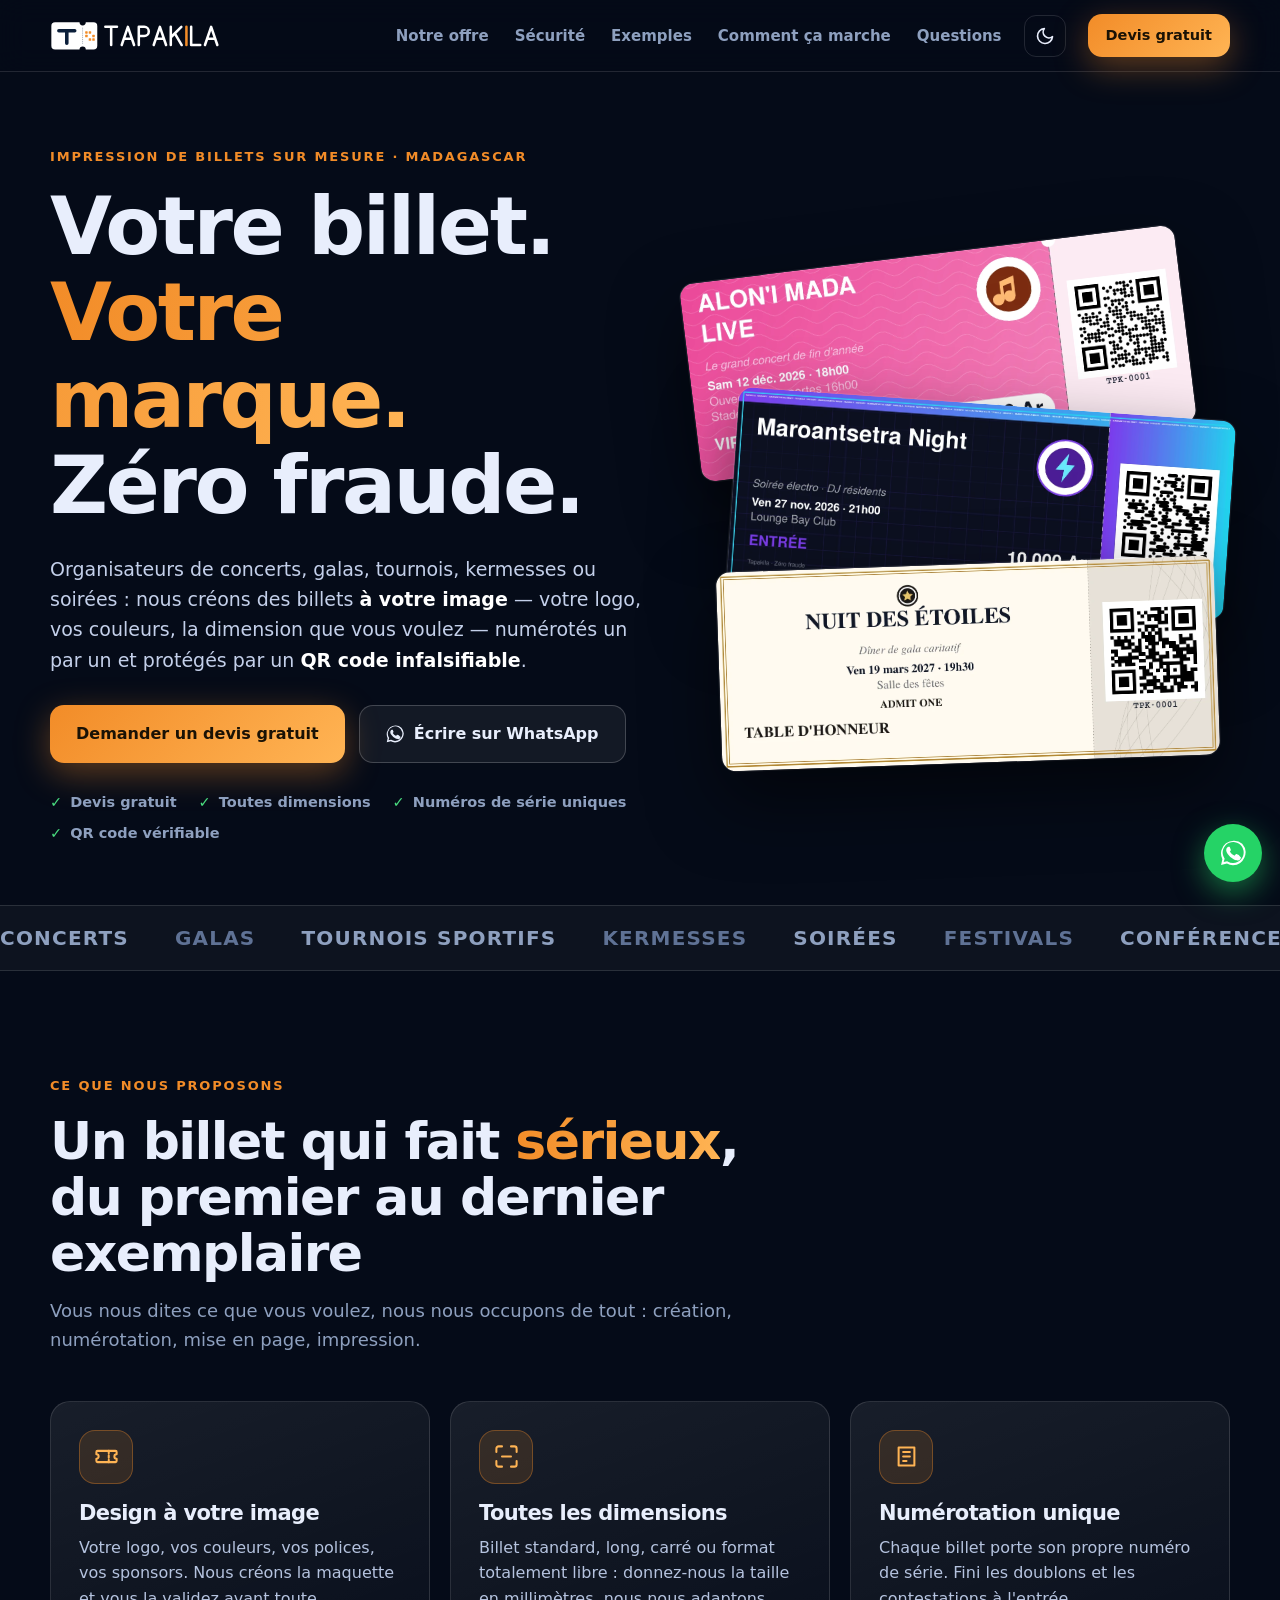
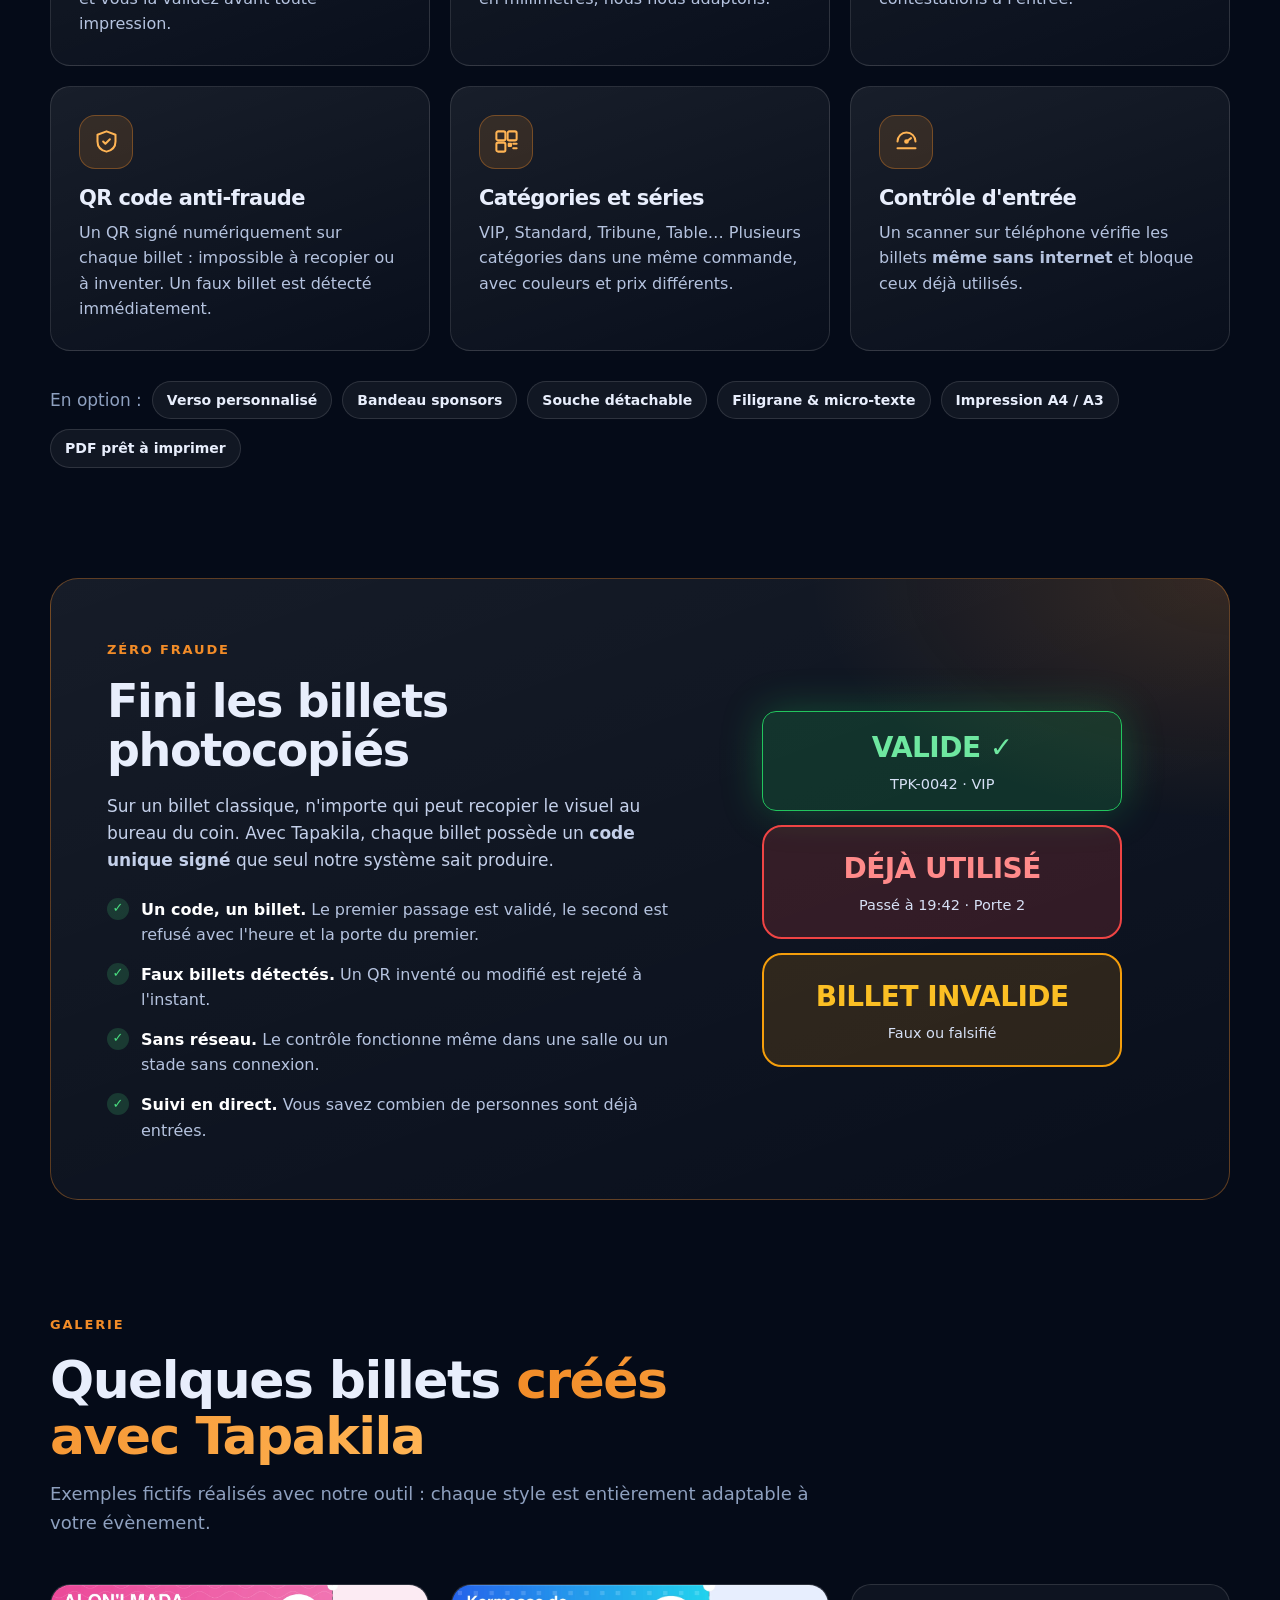
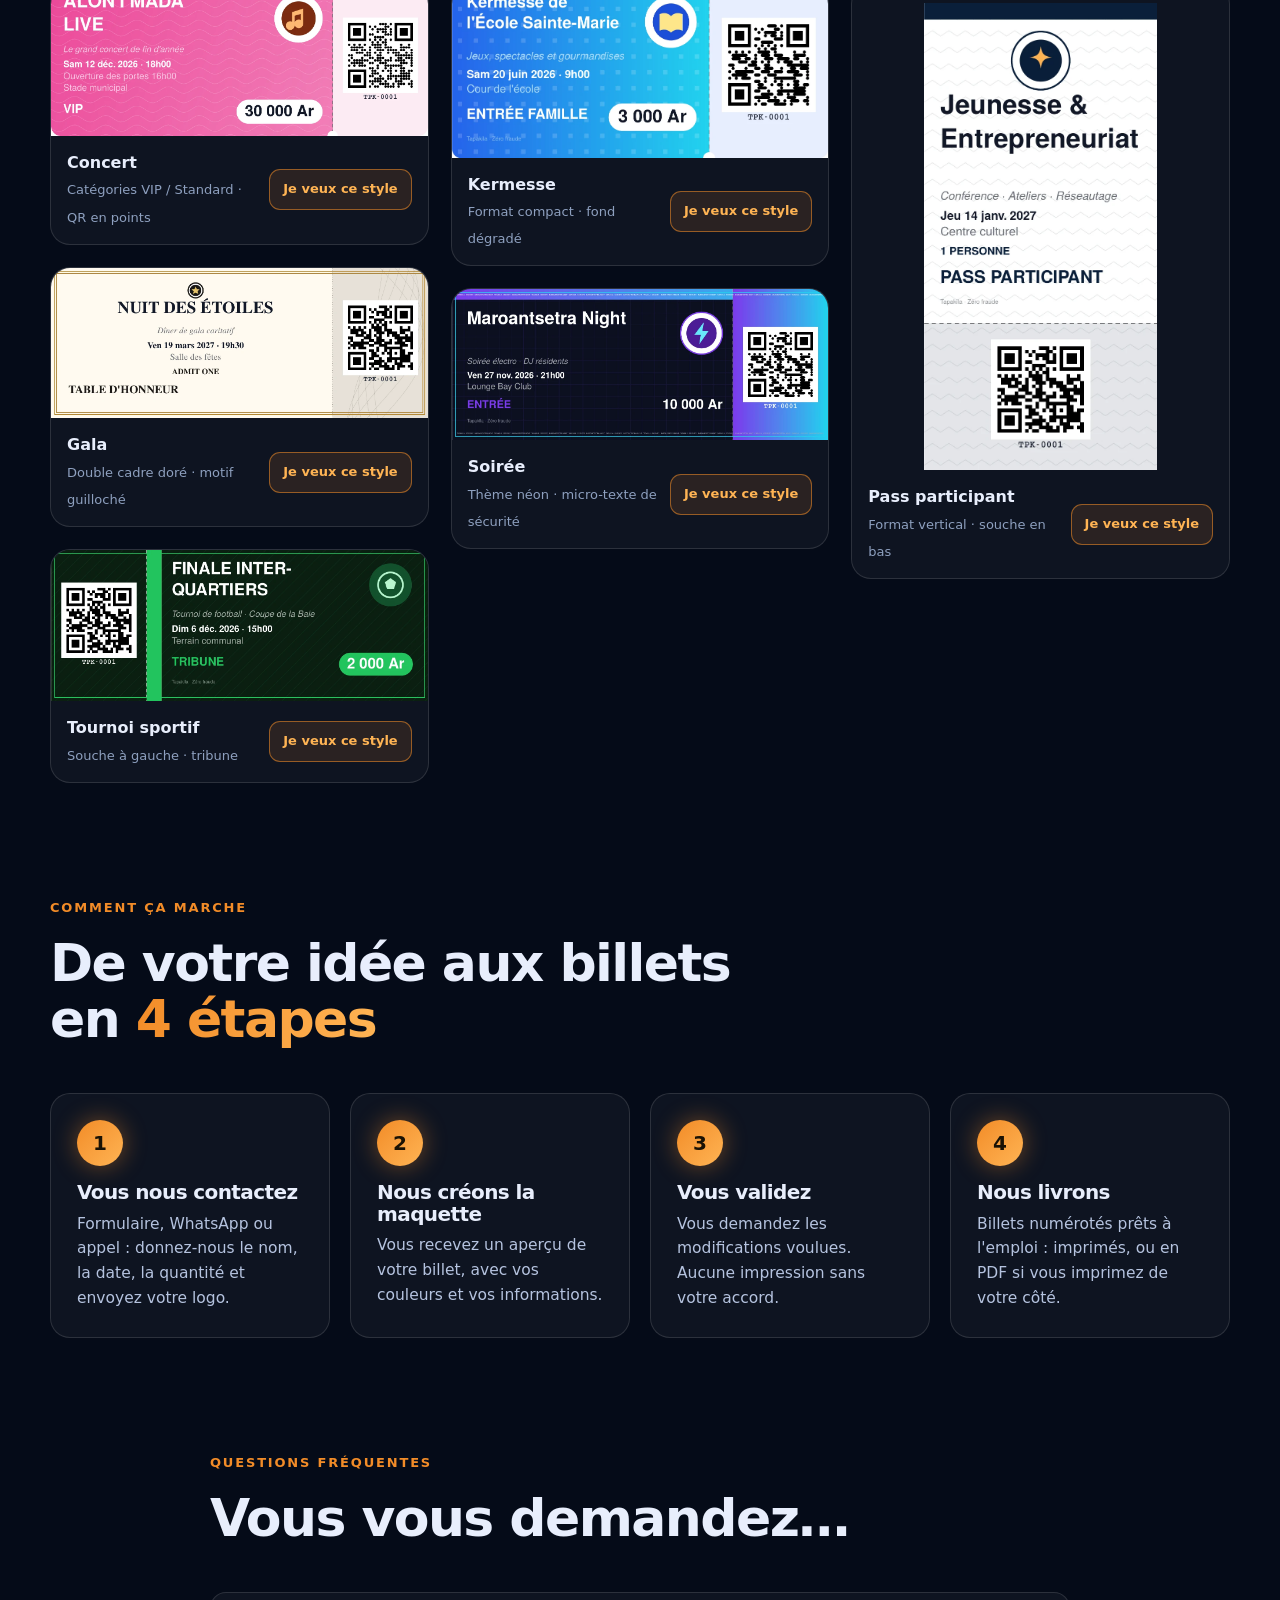
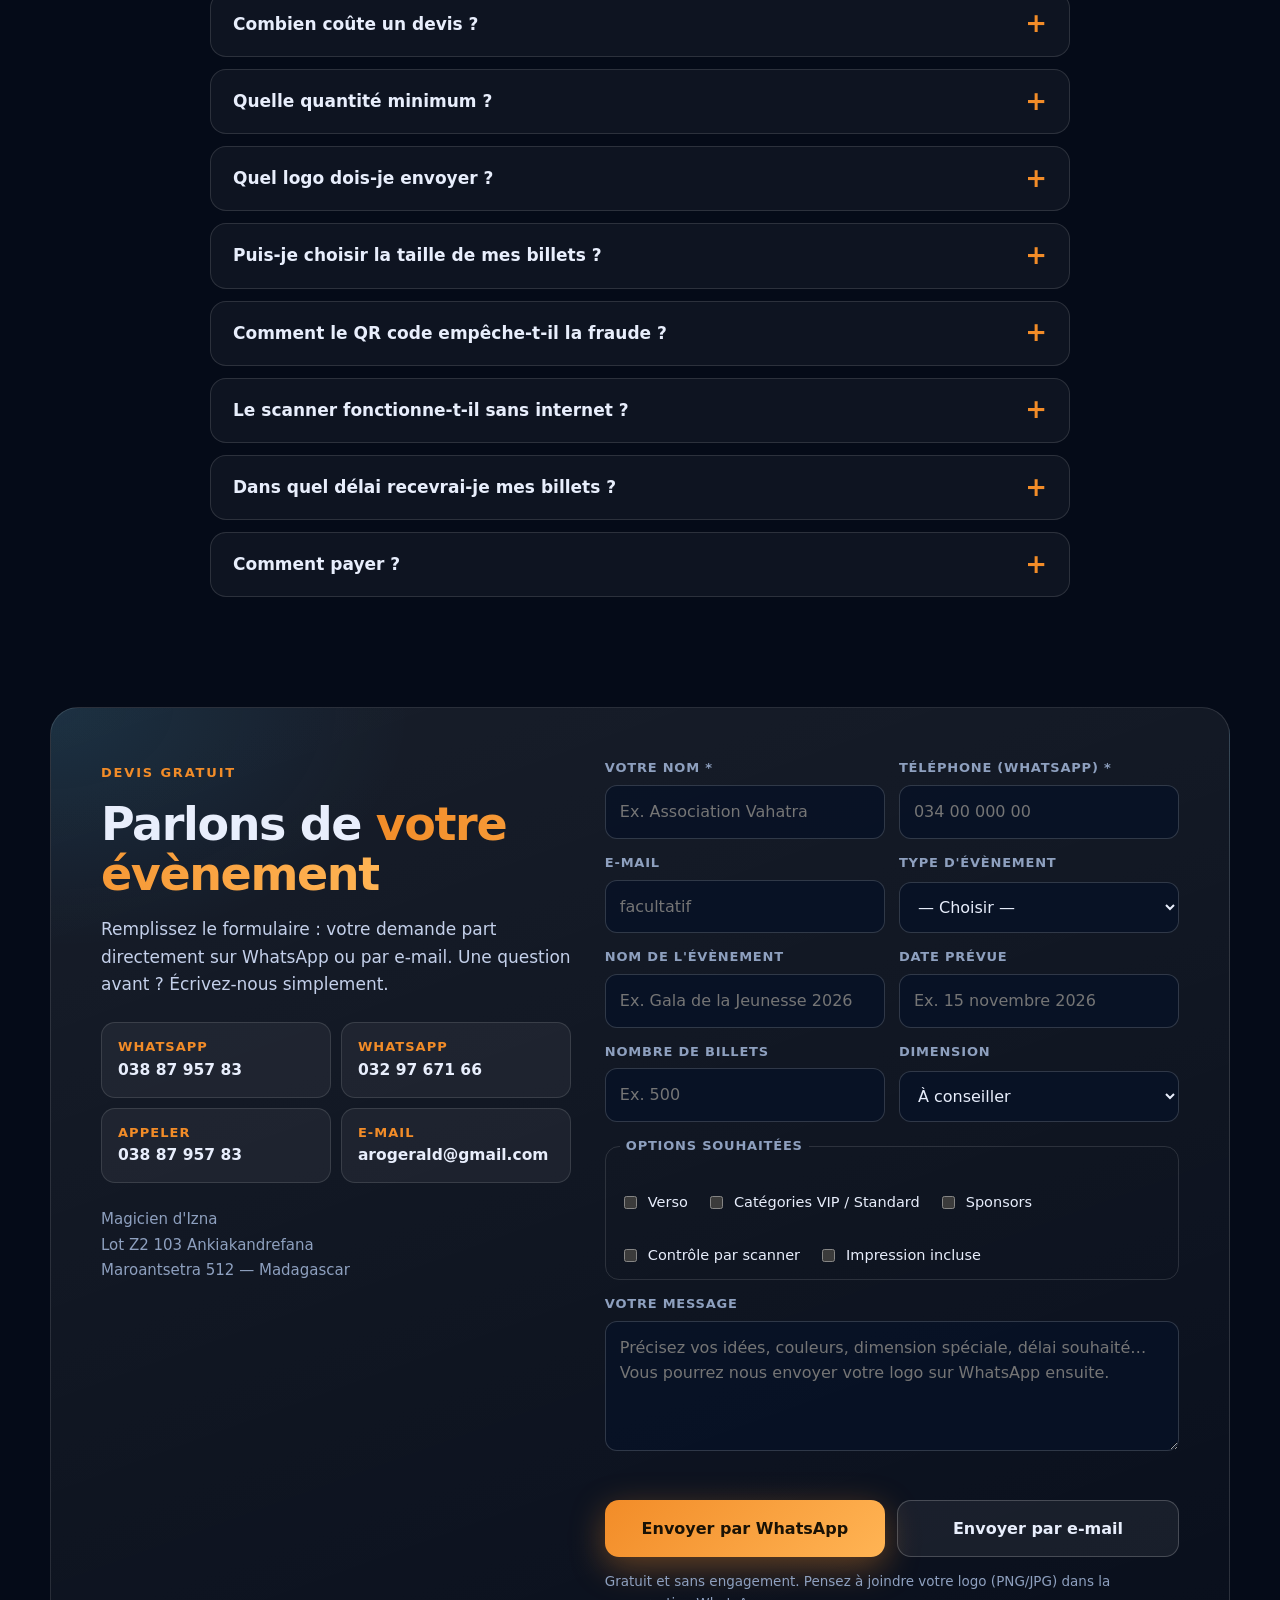
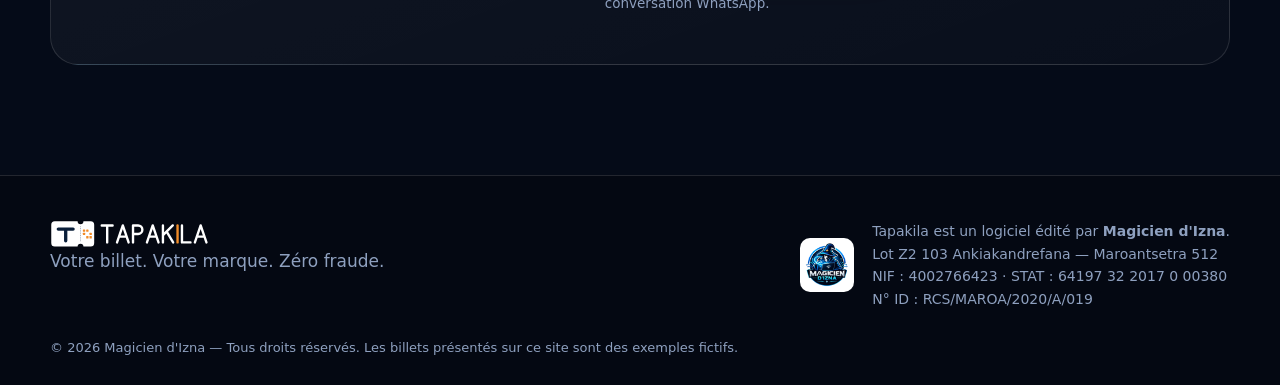
==== commit 08320908: "Site vitrine Tapakila - theme rouge nuit" ====
--- a/index.html
+++ b/index.html
@@ -11,6 +11,8 @@
 <meta property="og:image" content="img/ex/concert.webp">
 <link rel="icon" type="image/svg+xml" href="img/tapakila-icon.svg">
 <link rel="stylesheet" href="css/site.css">
+<script src="js/config.js"></script>
+<script>try{var t=localStorage.getItem("tpk_site_theme")||(window.TAPAKILA_SITE&&TAPAKILA_SITE.defaultTheme)||"blue";if(t==="red")document.documentElement.dataset.theme="red"}catch(e){}</script>
 <script type="application/ld+json">{"@context":"https://schema.org","@type":"LocalBusiness","name":"Magicien d'Izna — Tapakila","description":"Billets d'évènement personnalisés avec QR code anti-fraude","telephone":["+261388795783","+261329767166"],"email":"arogerald@gmail.com","address":{"@type":"PostalAddress","streetAddress":"Lot Z2 103 Ankiakandrefana","addressLocality":"Maroantsetra","postalCode":"512","addressCountry":"MG"}}</script>
 </head>
 <body>
@@ -21,6 +23,7 @@
   <nav id="menu" aria-label="Navigation">
     <a href="#offre">Notre offre</a><a href="#securite">Sécurité</a><a href="#exemples">Exemples</a><a href="#process">Comment ça marche</a><a href="#faq">Questions</a>
   </nav>
+  <button class="theme-t" id="themeT" aria-label="Changer de thème" title="Bleu nuit / Rouge nuit"><svg viewBox="0 0 24 24"><path d="M21 12.8A9 9 0 1111.2 3a7 7 0 009.8 9.8z"/></svg></button>
   <a class="btn sm" href="#contact">Devis gratuit</a>
   <button class="burger" id="burger" aria-label="Menu" aria-expanded="false"><span></span><span></span><span></span></button>
 </header>
@@ -168,7 +171,6 @@
 
 <a class="fab" id="fab" href="#" target="_blank" rel="noopener" aria-label="Écrire sur WhatsApp"><svg width="26" height="26" viewBox="0 0 24 24" fill="currentColor"><path d="M20.5 3.5A11.8 11.8 0 0 0 2.2 17.7L1 23l5.4-1.4A11.8 11.8 0 0 0 12 23.2 11.8 11.8 0 0 0 20.5 3.5zM12 21.2a9.7 9.7 0 0 1-5-1.4l-.4-.2-3.2.8.9-3.1-.2-.4a9.7 9.7 0 1 1 7.9 4.3zm5.3-7.3c-.3-.1-1.7-.8-2-.9s-.5-.1-.7.1-.8.9-.9 1.1-.3.2-.6.1a7.9 7.9 0 0 1-3.9-3.4c-.3-.5.3-.5.8-1.5.1-.2 0-.4 0-.5l-.9-2.1c-.2-.6-.5-.5-.7-.5h-.6a1.2 1.2 0 0 0-.9.4 3.8 3.8 0 0 0-1.2 2.8 6.6 6.6 0 0 0 1.4 3.5 15 15 0 0 0 5.8 5.1c2.1.9 2.9.9 3.9.8a3.3 3.3 0 0 0 2.2-1.6 2.7 2.7 0 0 0 .2-1.6c-.1-.1-.3-.2-.6-.3z"/></svg></a>
 
-<script src="js/config.js"></script>
 <script src="js/site.js"></script>
 </body>
 </html>
--- a/css/site.css
+++ b/css/site.css
@@ -1,20 +1,21 @@
-:root{--bg:#050b18;--navy:#0B1F3A;--orange:#F28C28;--amber:#ffb454;--cyan:#38bdf8;--txt:#e8eefc;--mut:#8ea0bf;--line:rgba(255,255,255,.12);--ok:#4ade80;--r:20px;color-scheme:dark}
+:root{--bg:#050b18;--bg-top:#07122a;--panel:#0b1830;--navy:#0B1F3A;--bg-rgb:5,11,24;--bg2-rgb:8,18,38;--ac-rgb:242,140,40;--c2-rgb:56,189,248;--aurora1:#1e6bff;--aurora3:#7c3aed;--orange:#F28C28;--amber:#ffb454;--cyan:#38bdf8;--txt:#e8eefc;--mut:#8ea0bf;--line:rgba(255,255,255,.12);--ok:#4ade80;--r:20px;color-scheme:dark}
+:root[data-theme="red"]{--bg:#0a0507;--bg-top:#14070c;--panel:#1a0b10;--navy:#1a0b10;--bg-rgb:10,5,7;--bg2-rgb:26,11,16;--ac-rgb:240,49,86;--c2-rgb:245,158,11;--aurora1:#9f1239;--aurora3:#be185d;--orange:#f0315b;--amber:#ff7a92;--cyan:#f59e0b;--txt:#f7ecee;--mut:#b59ba3;--on-ac:#1f0409}
 *{box-sizing:border-box}html{scroll-behavior:smooth;scroll-padding-top:84px;background:var(--bg)}
 body{margin:0;color:var(--txt);font:17px/1.6 system-ui,-apple-system,"Segoe UI",Roboto,"Helvetica Neue",Arial,sans-serif;background:var(--bg);overflow-x:hidden}
 img{max-width:100%;height:auto;display:block}a{color:inherit}h1,h2,h3{margin:0;letter-spacing:-.03em;line-height:1.08}
 .wrap{width:min(1180px,100% - 40px);margin-inline:auto}.mut{color:var(--mut)}
 em{font-style:normal;background:linear-gradient(100deg,var(--orange),var(--amber));-webkit-background-clip:text;background-clip:text;color:transparent}
-.bg{position:fixed;inset:0;z-index:-1;pointer-events:none;overflow:hidden;background:linear-gradient(180deg,#07122a,#050b18 70%)}
+.bg{position:fixed;inset:0;z-index:-1;pointer-events:none;overflow:hidden;background:linear-gradient(180deg,var(--bg-top),var(--bg) 70%)}
 .bg i{position:absolute;border-radius:50%;filter:blur(110px);opacity:.3;animation:drift 26s ease-in-out infinite alternate}
-.bg i:nth-child(1){width:560px;height:560px;background:#1e6bff;left:-160px;top:18%}.bg i:nth-child(2){width:520px;height:520px;background:var(--orange);right:-180px;top:-80px;opacity:.2;animation-delay:-8s}.bg i:nth-child(3){width:420px;height:420px;background:#7c3aed;left:40%;bottom:-160px;opacity:.16;animation-delay:-14s}
+.bg i:nth-child(1){width:560px;height:560px;background:var(--aurora1);left:-160px;top:18%}.bg i:nth-child(2){width:520px;height:520px;background:var(--orange);right:-180px;top:-80px;opacity:.2;animation-delay:-8s}.bg i:nth-child(3){width:420px;height:420px;background:var(--aurora3);left:40%;bottom:-160px;opacity:.16;animation-delay:-14s}
 @keyframes drift{to{transform:translate(70px,50px) scale(1.12)}}
 
 /* nav */
-.nav{position:sticky;top:0;z-index:50;display:flex;align-items:center;gap:22px;padding:14px max(20px,calc((100% - 1180px)/2));background:rgba(5,11,24,.72);backdrop-filter:blur(14px);border-bottom:1px solid var(--line)}
+.nav{position:sticky;top:0;z-index:50;display:flex;align-items:center;gap:22px;padding:14px max(20px,calc((100% - 1180px)/2));background:rgba(var(--bg-rgb),.72);backdrop-filter:blur(14px);border-bottom:1px solid var(--line)}
 .brand{display:flex;margin-right:auto}.nav nav{display:flex;gap:26px}.nav nav a{text-decoration:none;color:var(--mut);font-size:15px;font-weight:600;transition:.2s}.nav nav a:hover{color:var(--txt)}
 .burger{display:none;background:none;border:1px solid var(--line);border-radius:12px;padding:10px;cursor:pointer}.burger span{display:block;width:20px;height:2px;background:var(--txt);margin:4px 0;transition:.25s}
-.btn{display:inline-flex;align-items:center;justify-content:center;gap:10px;padding:15px 26px;border-radius:14px;border:0;font:inherit;font-weight:800;font-size:16px;text-decoration:none;cursor:pointer;color:#1a1205;background:linear-gradient(135deg,var(--orange),var(--amber));box-shadow:0 10px 34px rgba(242,140,40,.38);transition:.2s}
-.btn:hover{transform:translateY(-2px);box-shadow:0 14px 42px rgba(242,140,40,.5)}.btn.sm{padding:10px 18px;font-size:14.5px}
+.btn{display:inline-flex;align-items:center;justify-content:center;gap:10px;padding:15px 26px;border-radius:14px;border:0;font:inherit;font-weight:800;font-size:16px;text-decoration:none;cursor:pointer;color:var(--on-ac,#1a1205);background:linear-gradient(135deg,var(--orange),var(--amber));box-shadow:0 10px 34px rgba(var(--ac-rgb),.38);transition:.2s}
+.btn:hover{transform:translateY(-2px);box-shadow:0 14px 42px rgba(var(--ac-rgb),.5)}.btn.sm{padding:10px 18px;font-size:14.5px}
 .btn.ghost{background:rgba(255,255,255,.06);color:var(--txt);border:1px solid rgba(255,255,255,.2);box-shadow:none}.btn.ghost:hover{background:rgba(255,255,255,.12)}
 .eyebrow{display:inline-block;font-size:13px;font-weight:800;text-transform:uppercase;letter-spacing:.14em;color:var(--orange);margin-bottom:16px}
 
@@ -36,14 +37,14 @@
 .sec-h{max-width:760px;margin-bottom:46px}.sec-h h2{font-size:clamp(32px,4.4vw,52px);font-weight:900}.sec-h p{color:var(--mut);font-size:18px;margin:16px 0 0}
 .grid3{display:grid;grid-template-columns:repeat(auto-fit,minmax(300px,1fr));gap:20px}
 .card{padding:28px;border-radius:var(--r);border:1px solid var(--line);background:linear-gradient(160deg,rgba(255,255,255,.08),rgba(255,255,255,.02));transition:.25s;position:relative;overflow:hidden}
-.card:hover{transform:translateY(-6px);border-color:rgba(242,140,40,.55);box-shadow:0 24px 60px rgba(0,0,0,.4),0 0 40px rgba(242,140,40,.12)}
-.card .ic{width:54px;height:54px;border-radius:16px;display:grid;place-items:center;background:rgba(242,140,40,.14);border:1px solid rgba(242,140,40,.35);margin-bottom:18px}
+.card:hover{transform:translateY(-6px);border-color:rgba(var(--ac-rgb),.55);box-shadow:0 24px 60px rgba(0,0,0,.4),0 0 40px rgba(var(--ac-rgb),.12)}
+.card .ic{width:54px;height:54px;border-radius:16px;display:grid;place-items:center;background:rgba(var(--ac-rgb),.14);border:1px solid rgba(var(--ac-rgb),.35);margin-bottom:18px}
 .card .ic svg{width:27px;height:27px;fill:none;stroke:var(--amber);stroke-width:1.8;stroke-linecap:round;stroke-linejoin:round}
 .card h3{font-size:21px;margin-bottom:10px}.card p{margin:0;color:#b5c3df;font-size:16px}
 .opts{display:flex;flex-wrap:wrap;gap:10px;align-items:center;margin-top:30px;color:var(--mut)}.opts b{padding:7px 14px;border-radius:999px;border:1px solid var(--line);background:rgba(255,255,255,.05);color:var(--txt);font-size:14px}
 
 /* sécurité */
-.sec-card{display:grid;grid-template-columns:1.1fr .9fr;gap:40px;align-items:center;padding:clamp(26px,5vw,56px);border-radius:28px;border:1px solid rgba(242,140,40,.35);background:radial-gradient(700px 400px at 100% 0,rgba(242,140,40,.16),transparent 60%),linear-gradient(160deg,rgba(255,255,255,.07),rgba(255,255,255,.02))}
+.sec-card{display:grid;grid-template-columns:1.1fr .9fr;gap:40px;align-items:center;padding:clamp(26px,5vw,56px);border-radius:28px;border:1px solid rgba(var(--ac-rgb),.35);background:radial-gradient(700px 400px at 100% 0,rgba(var(--ac-rgb),.16),transparent 60%),linear-gradient(160deg,rgba(255,255,255,.07),rgba(255,255,255,.02))}
 .sc-t h2{font-size:clamp(30px,4vw,46px);font-weight:900;margin-bottom:16px}.sc-t p{color:#c4d0ea}
 .chk{list-style:none;padding:0;margin:22px 0 0;display:grid;gap:14px}.chk li{padding-left:34px;position:relative;color:#b5c3df;font-size:16px}.chk li b{color:#fff}
 .chk li:before{content:"✓";position:absolute;left:0;top:1px;width:22px;height:22px;border-radius:50%;background:rgba(74,222,128,.18);color:var(--ok);display:grid;place-items:center;font-size:13px;font-weight:900}
@@ -58,35 +59,35 @@
 /* galerie */
 .gal{columns:3 340px;column-gap:22px}
 .gal figure{margin:0 0 22px;break-inside:avoid;border-radius:var(--r);overflow:hidden;border:1px solid var(--line);background:rgba(255,255,255,.04);transition:.25s}
-.gal figure:hover{transform:translateY(-6px);border-color:rgba(242,140,40,.55);box-shadow:0 26px 60px rgba(0,0,0,.45)}
+.gal figure:hover{transform:translateY(-6px);border-color:rgba(var(--ac-rgb),.55);box-shadow:0 26px 60px rgba(0,0,0,.45)}
 .gal img{width:100%;height:auto}.gal figcaption{display:flex;align-items:center;gap:12px;padding:14px 16px;justify-content:space-between}
 .gal figcaption b{display:block;font-size:16px}.gal figcaption span{font-size:13px;color:var(--mut)}
 .gal .tall img{max-width:62%;margin:18px auto 0}
-.pick{flex:none;font:inherit;font-weight:700;font-size:13px;padding:9px 13px;border-radius:11px;border:1px solid rgba(242,140,40,.55);background:rgba(242,140,40,.12);color:var(--amber);cursor:pointer;transition:.2s}.pick:hover{background:var(--orange);color:#1a1205}
+.pick{flex:none;font:inherit;font-weight:700;font-size:13px;padding:9px 13px;border-radius:11px;border:1px solid rgba(var(--ac-rgb),.55);background:rgba(var(--ac-rgb),.12);color:var(--amber);cursor:pointer;transition:.2s}.pick:hover{background:var(--orange);color:var(--on-ac,#1a1205)}
 
 /* étapes */
 .steps{list-style:none;padding:0;margin:0;display:grid;grid-template-columns:repeat(auto-fit,minmax(230px,1fr));gap:20px;counter-reset:s}
 .steps li{padding:26px;border-radius:var(--r);border:1px solid var(--line);background:rgba(255,255,255,.04);position:relative}
-.steps i{display:grid;place-items:center;width:46px;height:46px;border-radius:50%;font-style:normal;font-weight:900;font-size:20px;color:#1a1205;background:linear-gradient(135deg,var(--orange),var(--amber));margin-bottom:16px;box-shadow:0 0 24px rgba(242,140,40,.45)}
+.steps i{display:grid;place-items:center;width:46px;height:46px;border-radius:50%;font-style:normal;font-weight:900;font-size:20px;color:var(--on-ac,#1a1205);background:linear-gradient(135deg,var(--orange),var(--amber));margin-bottom:16px;box-shadow:0 0 24px rgba(var(--ac-rgb),.45)}
 .steps h3{font-size:20px;margin-bottom:8px}.steps p{margin:0;color:#b5c3df;font-size:15.5px}
 
 /* faq */
 .faq{display:grid;gap:12px}.faq details{border:1px solid var(--line);border-radius:16px;background:rgba(255,255,255,.04);transition:.2s}
-.faq details[open]{border-color:rgba(242,140,40,.5);background:rgba(242,140,40,.06)}
+.faq details[open]{border-color:rgba(var(--ac-rgb),.5);background:rgba(var(--ac-rgb),.06)}
 .faq summary{cursor:pointer;list-style:none;padding:18px 54px 18px 22px;font-weight:700;font-size:17px;position:relative}.faq summary::-webkit-details-marker{display:none}
 .faq summary:after{content:"+";position:absolute;right:22px;top:50%;translate:0 -50%;font-size:26px;color:var(--orange);transition:.2s}.faq details[open] summary:after{rotate:45deg}
 .faq p{margin:0;padding:0 22px 20px;color:#b5c3df}
 
 /* contact */
-.contact{display:grid;grid-template-columns:.9fr 1.1fr;gap:34px;padding:clamp(24px,4vw,50px);border-radius:28px;border:1px solid var(--line);background:radial-gradient(600px 400px at 0 0,rgba(56,189,248,.12),transparent 60%),linear-gradient(160deg,rgba(255,255,255,.08),rgba(255,255,255,.02))}
+.contact{display:grid;grid-template-columns:.9fr 1.1fr;gap:34px;padding:clamp(24px,4vw,50px);border-radius:28px;border:1px solid var(--line);background:radial-gradient(600px 400px at 0 0,rgba(var(--c2-rgb),.12),transparent 60%),linear-gradient(160deg,rgba(255,255,255,.08),rgba(255,255,255,.02))}
 .ct-l h2{font-size:clamp(30px,4vw,46px);font-weight:900;margin-bottom:14px}.ct-l p{color:#c4d0ea}
 .direct{display:grid;grid-template-columns:1fr 1fr;gap:10px;margin:24px 0}.dl{text-decoration:none;padding:14px 16px;border-radius:14px;border:1px solid var(--line);background:rgba(255,255,255,.05);display:grid;transition:.2s}
 .dl:hover{border-color:var(--orange);transform:translateY(-2px)}.dl b{font-size:13px;text-transform:uppercase;letter-spacing:.08em;color:var(--orange)}.dl span{font-weight:700;font-size:15.5px;word-break:break-all}
 .addr{font-size:15px;color:var(--mut)!important;line-height:1.7}
 .ct-f{display:grid;gap:14px}.two{display:grid;grid-template-columns:1fr 1fr;gap:14px}
 .ct-f label{display:grid;gap:6px;font-size:13px;font-weight:700;text-transform:uppercase;letter-spacing:.06em;color:var(--mut)}
-input,select,textarea{font:inherit;font-size:16px;text-transform:none;letter-spacing:0;font-weight:500;width:100%;padding:13px 14px;border-radius:12px;border:1px solid rgba(255,255,255,.16);background:rgba(8,18,38,.85);color:var(--txt);transition:.2s}
-input:focus,select:focus,textarea:focus{outline:0;border-color:var(--orange);box-shadow:0 0 0 3px rgba(242,140,40,.25)}textarea{resize:vertical}
+input,select,textarea{font:inherit;font-size:16px;text-transform:none;letter-spacing:0;font-weight:500;width:100%;padding:13px 14px;border-radius:12px;border:1px solid rgba(255,255,255,.16);background:rgba(var(--bg2-rgb),.85);color:var(--txt);transition:.2s}
+input:focus,select:focus,textarea:focus{outline:0;border-color:var(--orange);box-shadow:0 0 0 3px rgba(var(--ac-rgb),.25)}textarea{resize:vertical}
 fieldset{border:1px solid var(--line);border-radius:14px;padding:12px 14px;display:flex;flex-wrap:wrap;gap:8px 18px;margin:0}legend{font-size:13px;font-weight:700;text-transform:uppercase;letter-spacing:.06em;color:var(--mut);padding:0 6px}
 .ct-f label.chk{display:flex;align-items:center;gap:8px;font-size:14.5px;text-transform:none;letter-spacing:0;color:var(--txt);font-weight:500;cursor:pointer}.chk input{width:auto;accent-color:var(--orange)}
 .hp{position:absolute!important;left:-9999px;opacity:0}
@@ -105,7 +106,11 @@
 @media (max-width:960px){
   .hero{grid-template-columns:1fr;padding-top:40px}.hero-v{height:430px;order:-1;margin-top:-10px}.t1{left:0;top:0}.t2{top:130px}.t3{top:262px}
   .sec-card,.contact{grid-template-columns:1fr}.burger{display:block}
-  .nav nav{position:absolute;left:0;right:0;top:100%;flex-direction:column;gap:0;background:rgba(5,11,24,.97);border-bottom:1px solid var(--line);max-height:0;overflow:hidden;transition:max-height .3s}
+  .nav nav{position:absolute;left:0;right:0;top:100%;flex-direction:column;gap:0;background:rgba(var(--bg-rgb),.97);border-bottom:1px solid var(--line);max-height:0;overflow:hidden;transition:max-height .3s}
   .nav nav.open{max-height:360px}.nav nav a{padding:16px 22px;border-top:1px solid var(--line);font-size:17px}
 }
 @media (max-width:560px){body{font-size:16px}.two,.direct{grid-template-columns:1fr}.hero-v{height:340px}.t2{top:100px}.t3{top:208px}.sec{padding-top:70px}.btn.sm{display:none}.gal .tall img{max-width:80%}}
+
+.theme-t{background:none;border:1px solid var(--line);border-radius:12px;width:42px;height:42px;display:grid;place-items:center;cursor:pointer;color:var(--txt);font-size:18px;transition:.2s}.theme-t:hover{border-color:var(--orange)}
+.brand img{height:30px;width:auto}.foot .fgrid>div:first-child img{height:28px;width:auto}.fcopy img{height:54px;width:auto}
+.nav nav a{white-space:nowrap}.theme-t svg{width:20px;height:20px;fill:none;stroke:currentColor;stroke-width:2;stroke-linecap:round;stroke-linejoin:round}
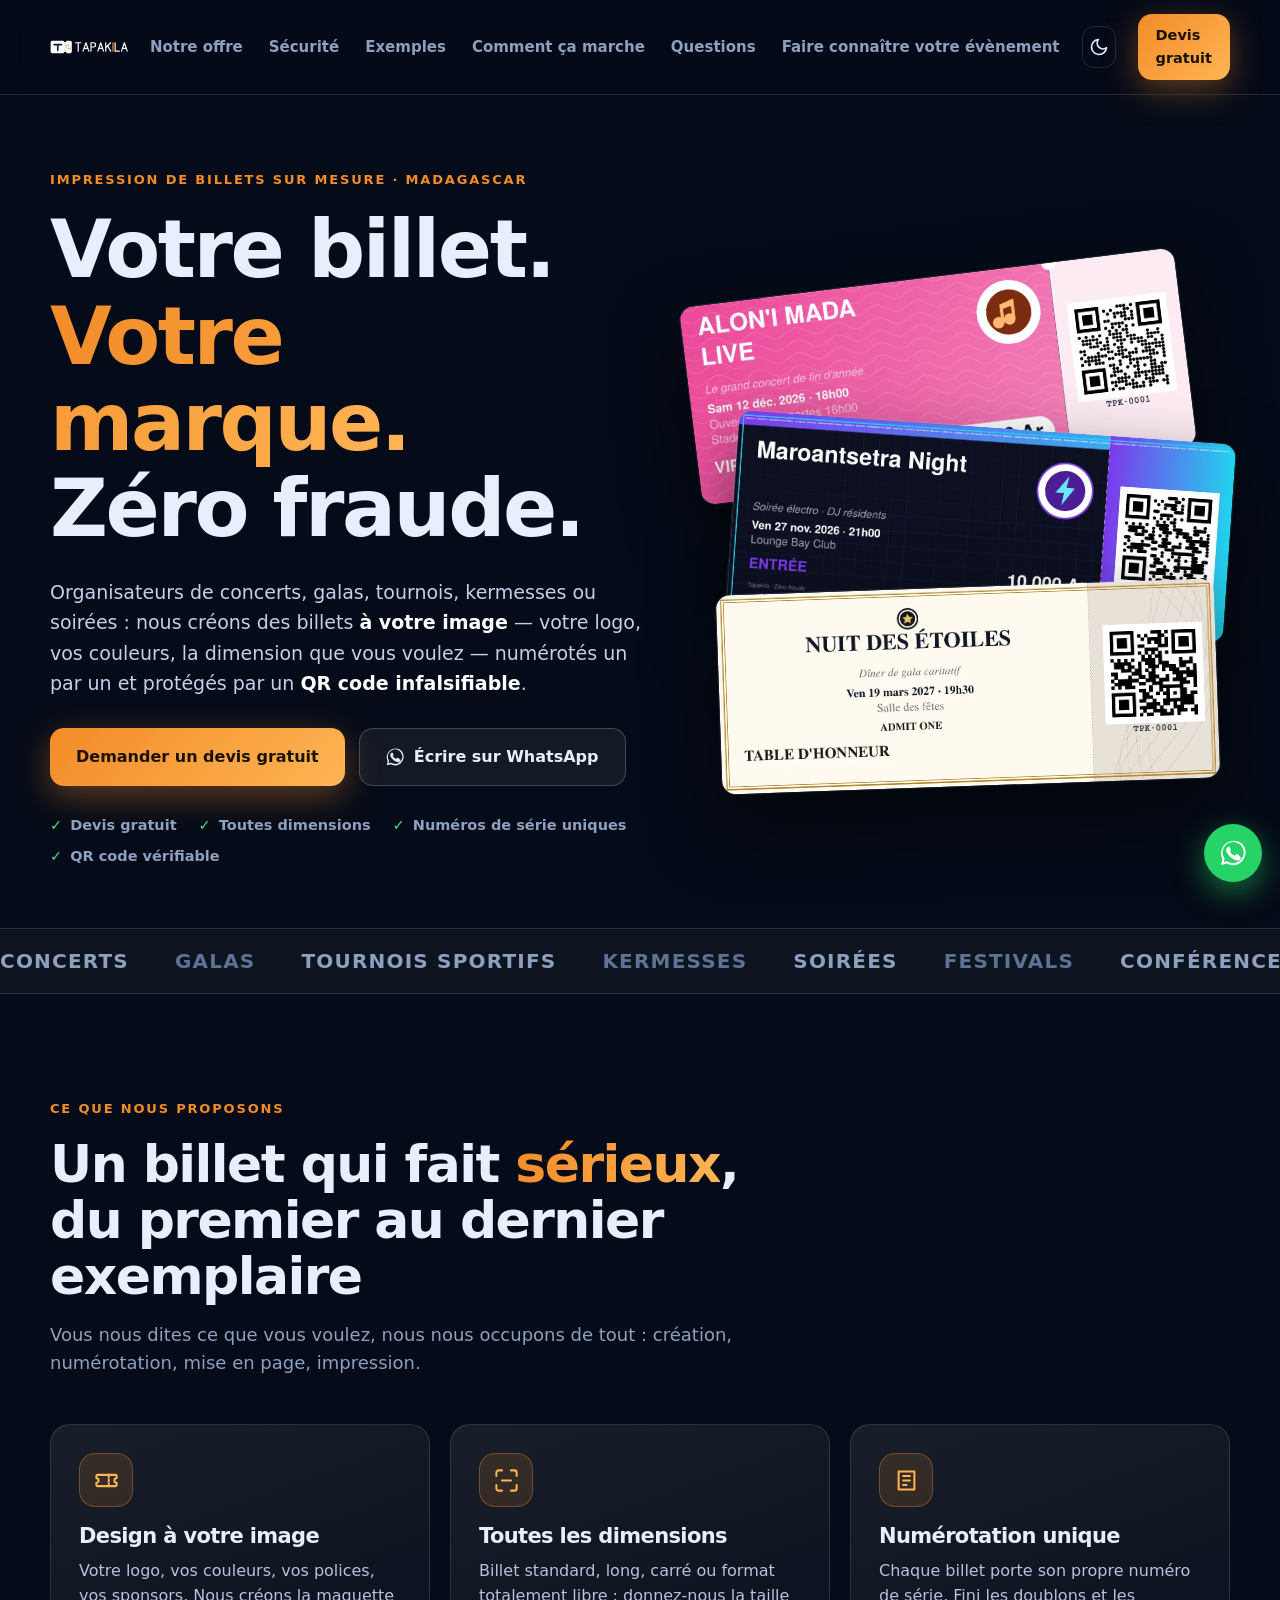
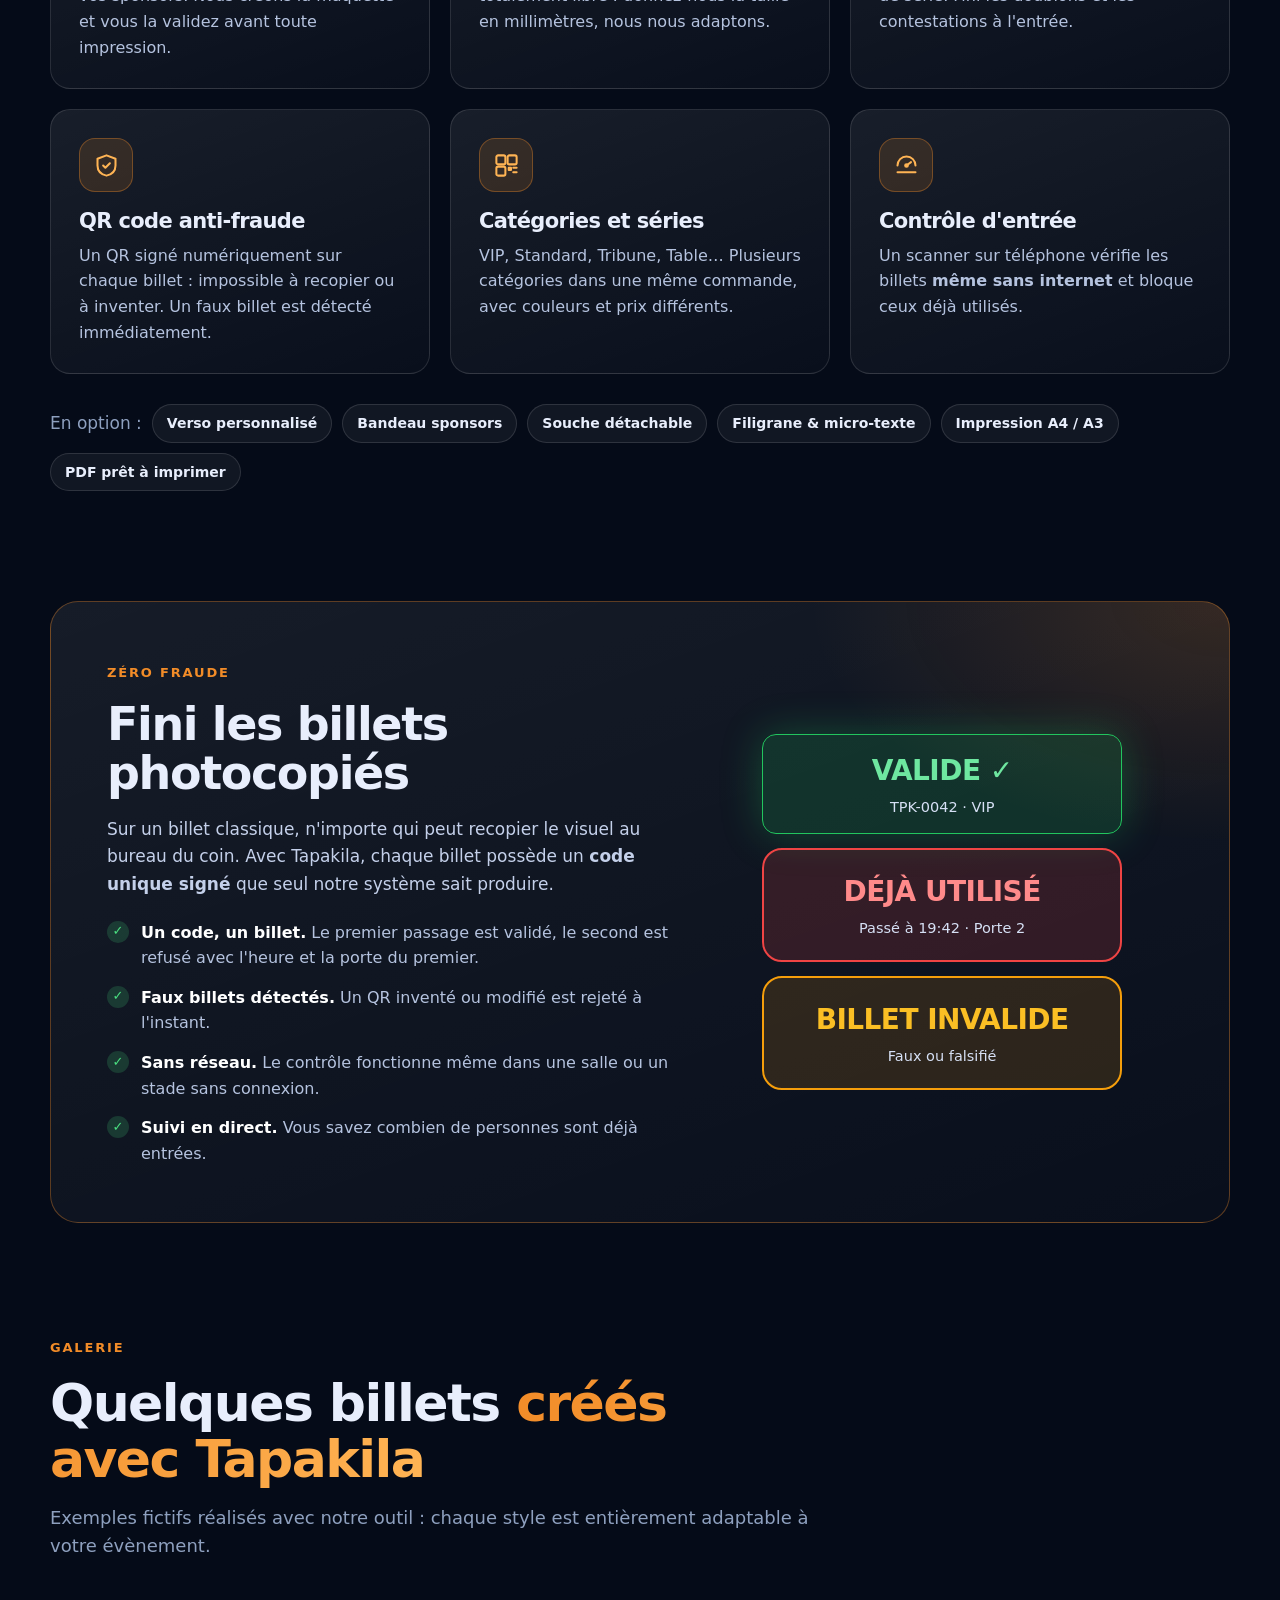
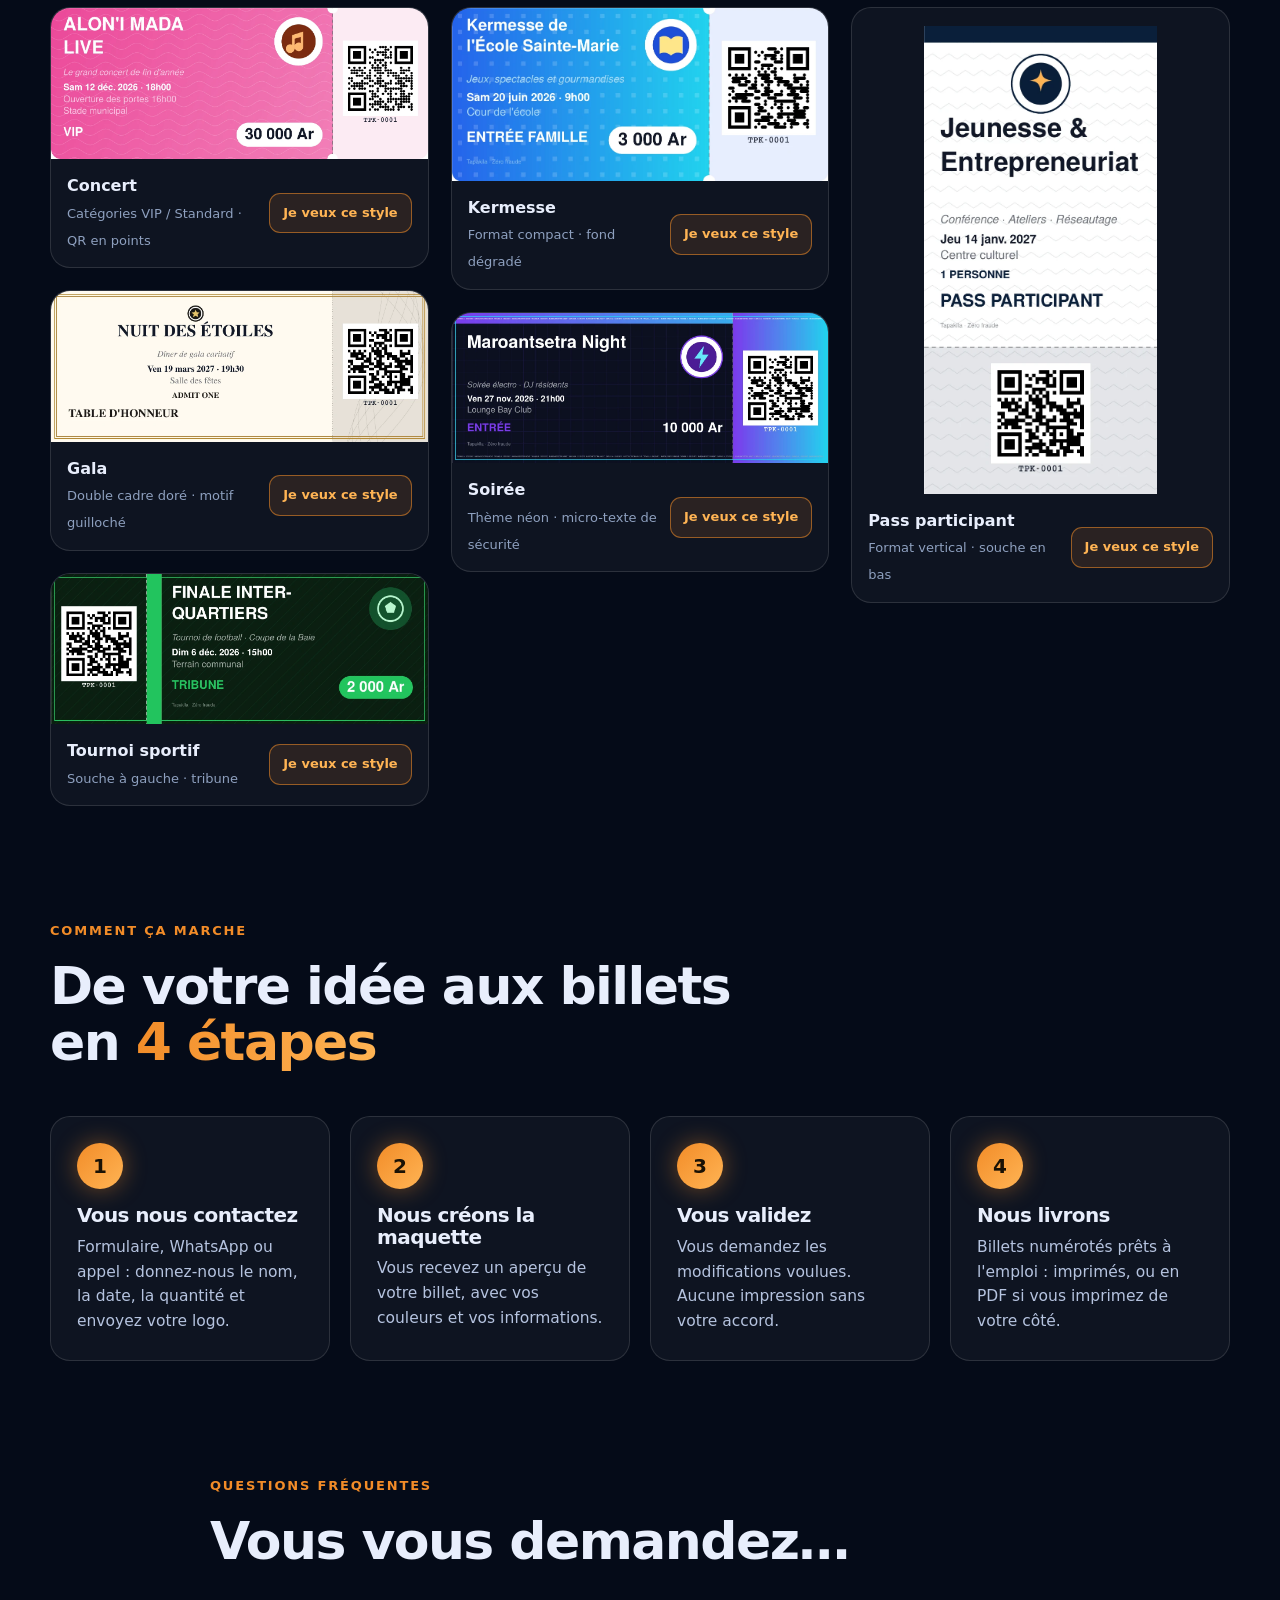
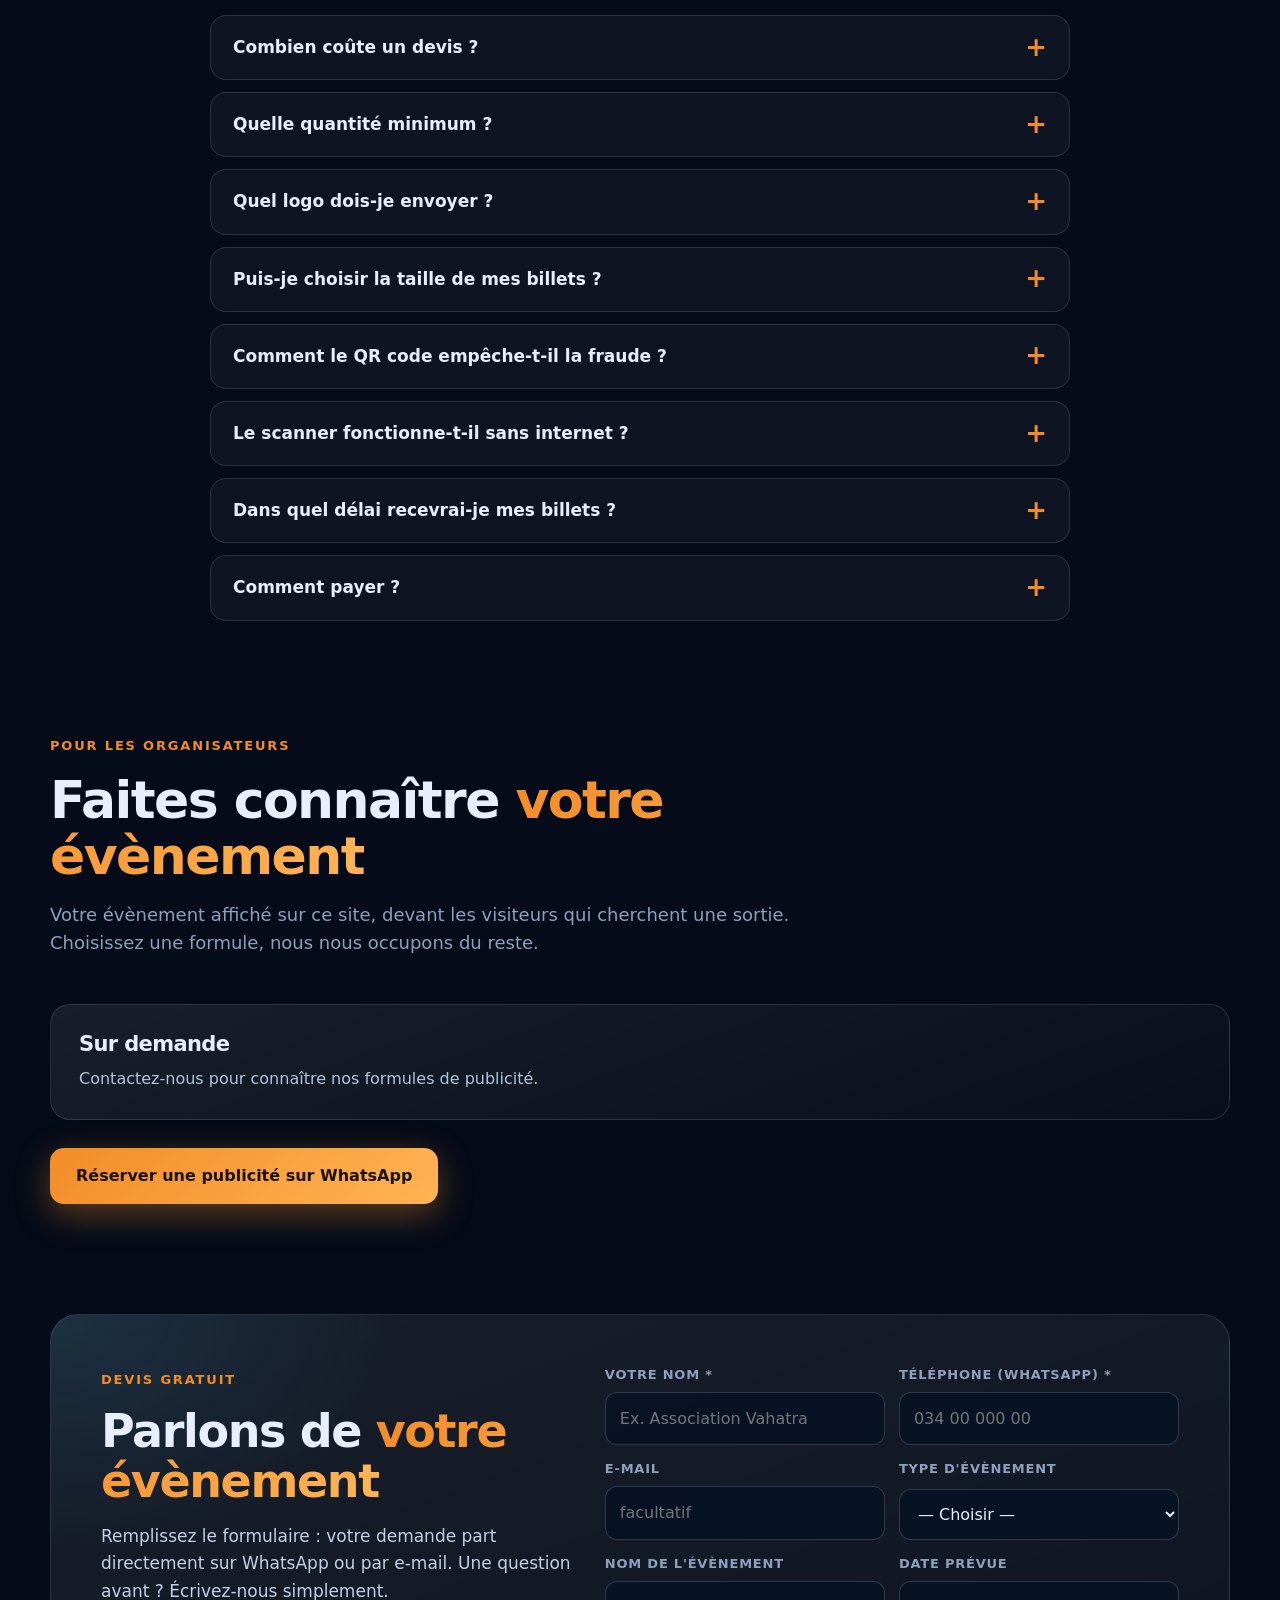
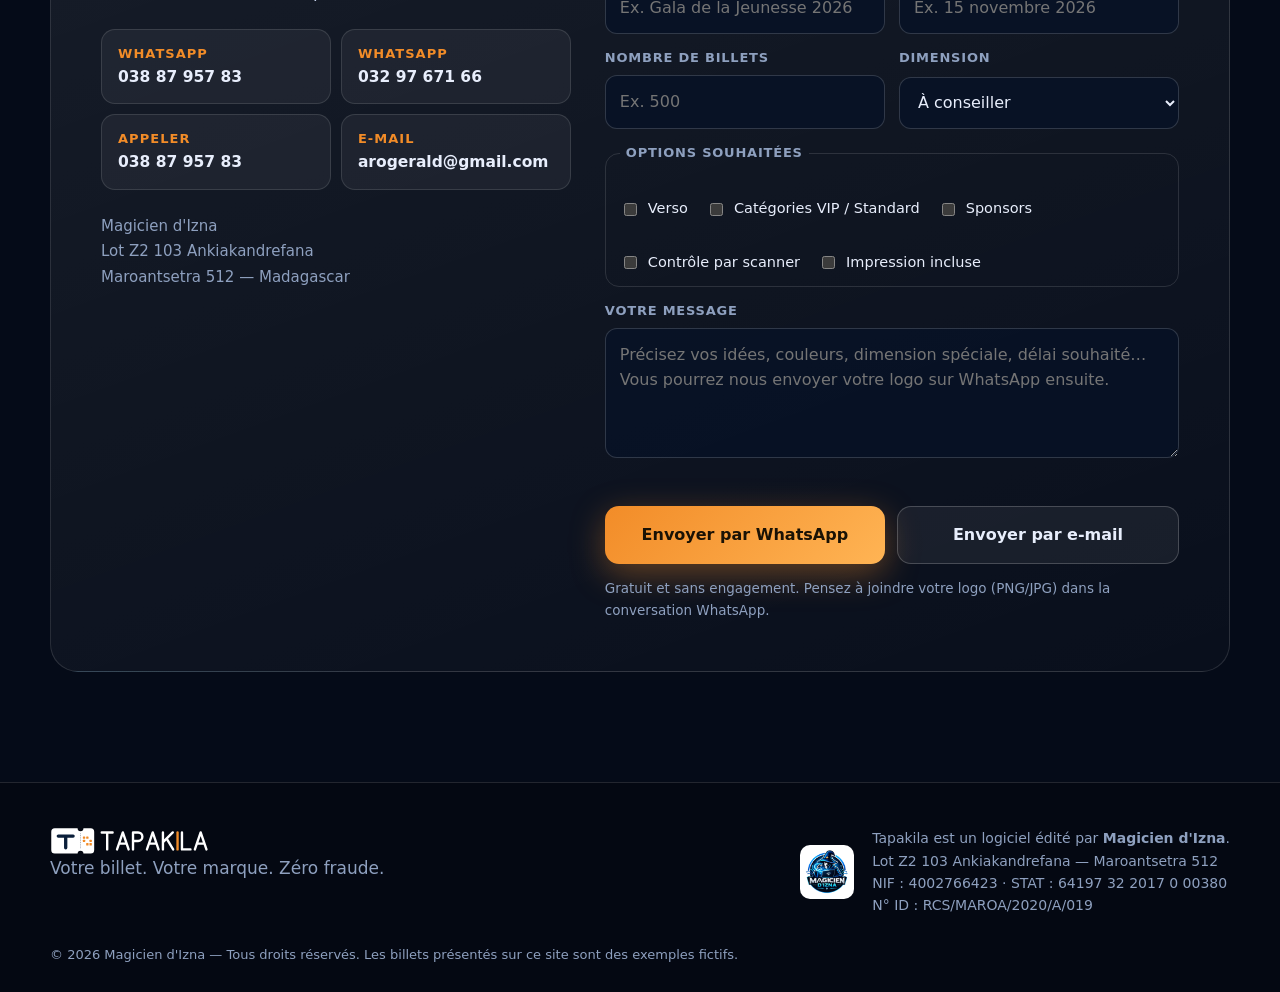
==== commit 28f1afdf: "Vitrine : évènements, actualités, publicités, billeterie" ====
--- a/index.html
+++ b/index.html
@@ -21,7 +21,7 @@
 <header class="nav" id="top">
   <a class="brand" href="#top" aria-label="Tapakila"><img src="img/tapakila-lockup-dark.svg" alt="Tapakila" height="30"></a>
   <nav id="menu" aria-label="Navigation">
-    <a href="#offre">Notre offre</a><a href="#securite">Sécurité</a><a href="#exemples">Exemples</a><a href="#process">Comment ça marche</a><a href="#faq">Questions</a>
+    <a href="#evenements" id="mEv" hidden>Évènements</a><a href="#actus" id="mNews" hidden>Actualités</a><a href="#offre">Notre offre</a><a href="#securite">Sécurité</a><a href="#exemples">Exemples</a><a href="#process">Comment ça marche</a><a href="#faq">Questions</a><a href="#pub">Faire connaître votre évènement</a>
   </nav>
   <button class="theme-t" id="themeT" aria-label="Changer de thème" title="Bleu nuit / Rouge nuit"><svg viewBox="0 0 24 24"><path d="M21 12.8A9 9 0 1111.2 3a7 7 0 009.8 9.8z"/></svg></button>
   <a class="btn sm" href="#contact">Devis gratuit</a>
@@ -52,6 +52,20 @@
 <span>Concerts</span><span>Galas</span><span>Tournois sportifs</span><span>Kermesses</span><span>Soirées</span><span>Festivals</span><span>Conférences</span><span>Spectacles</span><span>Fêtes scolaires</span><span>Cérémonies</span></div></div>
 
 <!-- ============ OFFRE ============ -->
+<!-- ============ VITRINE : évènements & actualités (alimentés par data/vitrine.json) ============ -->
+<div class="wrap" id="banWrap" hidden><a class="ban" id="ban" href="#" target="_blank" rel="noopener sponsored"><img id="banImg" alt=""><span class="tag">Publicité</span></a></div>
+<section class="wrap sec" id="evenements" hidden>
+  <div class="sec-h reveal"><span class="eyebrow">Agenda</span><h2>Évènements <em>à venir</em></h2><p>Réservez votre place directement auprès de l'organisateur.</p></div>
+  <div class="ev-feat" id="evFeat"></div>
+  <div class="chips" id="evCats"></div>
+  <div class="ev-grid" id="evGrid"></div>
+</section>
+<section class="wrap sec" id="actus" hidden>
+  <div class="sec-h reveal"><span class="eyebrow">Actualités</span><h2>Les <em>dernières nouvelles</em></h2></div>
+  <div class="news-grid" id="newsGrid"></div>
+</section>
+<div class="modal" id="evModal" hidden><div class="modal-b" role="dialog" aria-modal="true"><button class="modal-x" id="evX" aria-label="Fermer">×</button><div id="evBody"></div></div></div>
+
 <section class="wrap sec" id="offre">
   <div class="sec-h reveal"><span class="eyebrow">Ce que nous proposons</span><h2>Un billet qui fait <em>sérieux</em>, du premier au dernier exemplaire</h2><p>Vous nous dites ce que vous voulez, nous nous occupons de tout : création, numérotation, mise en page, impression.</p></div>
   <div class="grid3">
@@ -120,6 +134,13 @@
 </section>
 
 <!-- ============ CONTACT ============ -->
+<!-- ============ PUBLICITÉ ============ -->
+<section class="wrap sec" id="pub">
+  <div class="sec-h reveal"><span class="eyebrow">Pour les organisateurs</span><h2>Faites connaître <em>votre évènement</em></h2><p>Votre évènement affiché sur ce site, devant les visiteurs qui cherchent une sortie. Choisissez une formule, nous nous occupons du reste.</p></div>
+  <div class="grid3" id="pubGrid"></div>
+  <div class="cta" style="margin-top:28px"><a class="btn" id="pubWa" href="#" target="_blank" rel="noopener">Réserver une publicité sur WhatsApp</a></div>
+</section>
+
 <section class="wrap sec" id="contact">
   <div class="contact reveal">
     <div class="ct-l">
@@ -172,5 +193,6 @@
 <a class="fab" id="fab" href="#" target="_blank" rel="noopener" aria-label="Écrire sur WhatsApp"><svg width="26" height="26" viewBox="0 0 24 24" fill="currentColor"><path d="M20.5 3.5A11.8 11.8 0 0 0 2.2 17.7L1 23l5.4-1.4A11.8 11.8 0 0 0 12 23.2 11.8 11.8 0 0 0 20.5 3.5zM12 21.2a9.7 9.7 0 0 1-5-1.4l-.4-.2-3.2.8.9-3.1-.2-.4a9.7 9.7 0 1 1 7.9 4.3zm5.3-7.3c-.3-.1-1.7-.8-2-.9s-.5-.1-.7.1-.8.9-.9 1.1-.3.2-.6.1a7.9 7.9 0 0 1-3.9-3.4c-.3-.5.3-.5.8-1.5.1-.2 0-.4 0-.5l-.9-2.1c-.2-.6-.5-.5-.7-.5h-.6a1.2 1.2 0 0 0-.9.4 3.8 3.8 0 0 0-1.2 2.8 6.6 6.6 0 0 0 1.4 3.5 15 15 0 0 0 5.8 5.1c2.1.9 2.9.9 3.9.8a3.3 3.3 0 0 0 2.2-1.6 2.7 2.7 0 0 0 .2-1.6c-.1-.1-.3-.2-.6-.3z"/></svg></a>
 
 <script src="js/site.js"></script>
+<script src="js/vitrine.js"></script>
 </body>
 </html>
--- a/css/site.css
+++ b/css/site.css
@@ -114,3 +114,27 @@
 .theme-t{background:none;border:1px solid var(--line);border-radius:12px;width:42px;height:42px;display:grid;place-items:center;cursor:pointer;color:var(--txt);font-size:18px;transition:.2s}.theme-t:hover{border-color:var(--orange)}
 .brand img{height:30px;width:auto}.foot .fgrid>div:first-child img{height:28px;width:auto}.fcopy img{height:54px;width:auto}
 .nav nav a{white-space:nowrap}.theme-t svg{width:20px;height:20px;fill:none;stroke:currentColor;stroke-width:2;stroke-linecap:round;stroke-linejoin:round}
+
+/* ===== vitrine ===== */
+[hidden]{display:none!important}
+.ban{display:block;position:relative;margin-top:40px;border-radius:var(--r);overflow:hidden;border:1px solid var(--line)}.ban img{display:block;width:100%;max-height:220px;object-fit:cover}
+.tag{position:absolute;right:10px;top:10px;font-size:11px;font-weight:800;text-transform:uppercase;letter-spacing:.08em;padding:4px 9px;border-radius:999px;background:rgba(0,0,0,.6);color:#fff}
+.chips{display:flex;flex-wrap:wrap;gap:8px;margin:0 0 22px}.chips button{font:inherit;font-weight:700;font-size:14px;padding:8px 15px;border-radius:999px;border:1px solid var(--line);background:rgba(255,255,255,.05);color:var(--txt);cursor:pointer}.chips button.on{background:var(--orange);color:var(--on-ac,#1a1205);border-color:var(--orange)}
+.ev-grid,.news-grid,.ev-feat{display:grid;grid-template-columns:repeat(auto-fill,minmax(280px,1fr));gap:20px}.ev-feat{margin-bottom:26px;grid-template-columns:repeat(auto-fill,minmax(340px,1fr))}.ev-feat:empty{display:none}
+.evc{border-radius:var(--r);border:1px solid var(--line);background:linear-gradient(160deg,rgba(255,255,255,.08),rgba(255,255,255,.02));overflow:hidden;cursor:pointer;display:flex;flex-direction:column;text-align:left;font:inherit;color:inherit;padding:0;transition:.25s}
+.evc:hover{transform:translateY(-5px);border-color:rgba(var(--ac-rgb),.55)}.evc.feat{border-color:rgba(var(--ac-rgb),.6);box-shadow:0 0 40px rgba(var(--ac-rgb),.14)}
+.evc .im{position:relative;aspect-ratio:16/9;background:rgba(255,255,255,.05) center/cover no-repeat}.evc .im .tag{background:var(--orange);color:var(--on-ac,#1a1205)}
+.evc .tx{padding:16px 18px 18px;display:flex;flex-direction:column;gap:6px;flex:1}.evc h3{margin:0;font-size:19px}.evc .meta{color:var(--mut);font-size:14px}.evc .pr{margin-top:auto;font-weight:800;color:var(--amber)}
+.evc .dt{font-size:13px;font-weight:800;text-transform:uppercase;letter-spacing:.06em;color:var(--orange)}
+.nw{border-radius:var(--r);border:1px solid var(--line);background:rgba(255,255,255,.04);overflow:hidden}.nw .im{aspect-ratio:16/9;background:rgba(255,255,255,.05) center/cover}.nw .tx{padding:16px 18px}.nw h3{margin:4px 0 8px;font-size:18px}.nw p{margin:0;color:#b5c3df;font-size:15px;white-space:pre-line}.nw a{color:var(--amber);font-weight:700}
+.nw .tag{position:static;display:inline-block;margin-left:8px;background:rgba(var(--ac-rgb),.2);color:var(--amber)}
+.modal{position:fixed;inset:0;z-index:100;background:rgba(0,0,0,.7);display:grid;place-items:center;padding:16px;overflow:auto}.modal-b{position:relative;width:min(640px,100%);max-height:92vh;overflow:auto;border-radius:24px;border:1px solid var(--line);background:var(--panel);padding:24px}
+.modal-x{position:absolute;right:14px;top:10px;border:0;background:none;color:var(--txt);font-size:30px;cursor:pointer}.modal-b img{width:100%;border-radius:16px;margin-bottom:14px}.modal-b h3{font-size:26px;margin:0 0 8px}.modal-b .row{display:grid;grid-template-columns:1fr 1fr;gap:10px;margin:14px 0}.modal-b label{font-size:13px;color:var(--mut);display:block}
+.modal-b input{width:100%;padding:12px;border-radius:12px;border:1px solid var(--line);background:rgba(255,255,255,.06);color:var(--txt);font:inherit}.modal-b .desc{white-space:pre-line;color:#c7d3ec}
+.pk .price{font-size:30px;font-weight:900;color:var(--amber);margin:6px 0}.pk .price small{font-size:14px;color:var(--mut);font-weight:600}
+@media(max-width:560px){.modal-b .row{grid-template-columns:1fr}}
+.pk .pick{text-decoration:none;display:inline-block}
+
+.tkl{display:grid;gap:10px;margin:14px 0}.tkr{display:flex;justify-content:space-between;align-items:center;gap:12px;padding:12px 14px;border-radius:14px;border:1px solid var(--line);background:rgba(255,255,255,.04)}.tkr input{width:84px}
+.soldout{font-weight:800;color:#ff9aa8}.tot{margin:6px 0 14px;font-size:18px}.okb{margin-top:16px;padding:16px;border-radius:16px;border:1px solid rgba(var(--ac-rgb),.45);background:rgba(var(--ac-rgb),.08)}.okb h4{margin:0 0 8px;font-size:20px}.payl{padding-left:18px;margin:8px 0}
+.modal-b select{width:100%;padding:12px;border-radius:12px;border:1px solid var(--line);background:rgba(255,255,255,.06);color:var(--txt);font:inherit}
